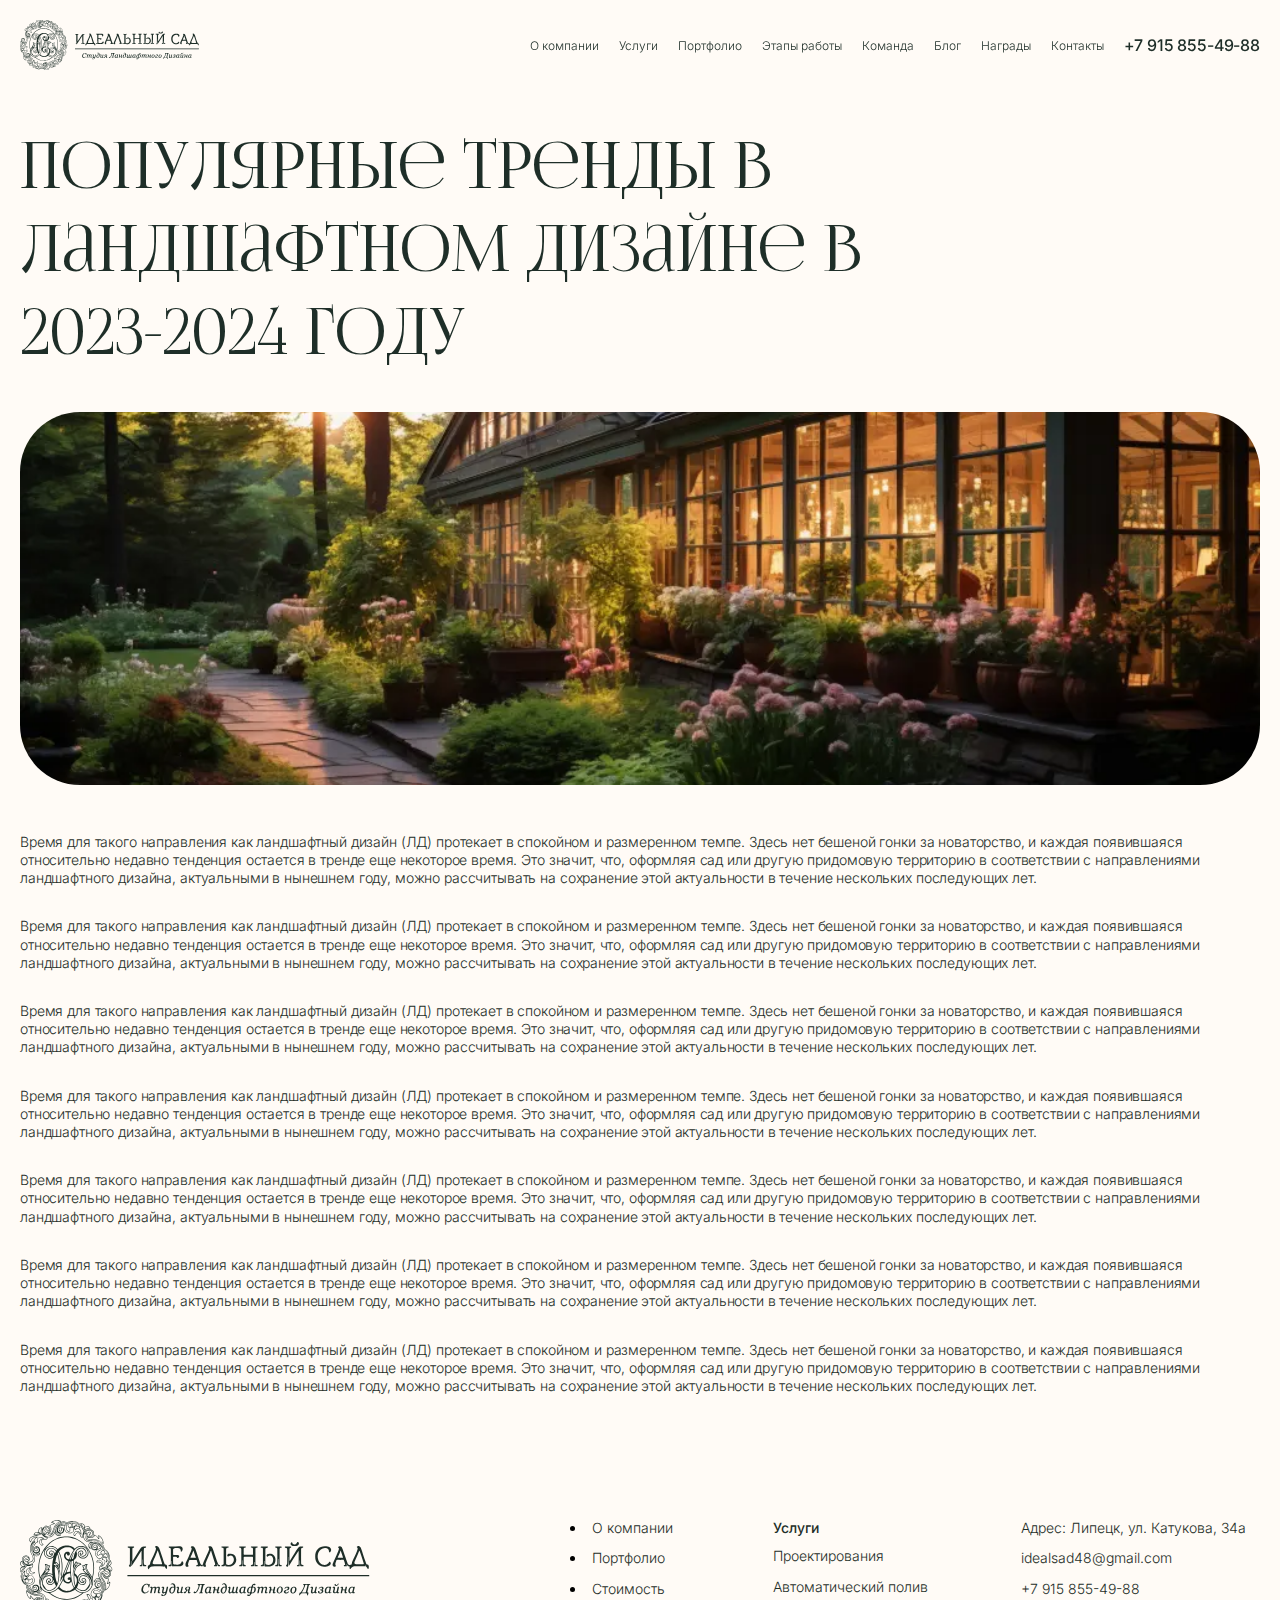
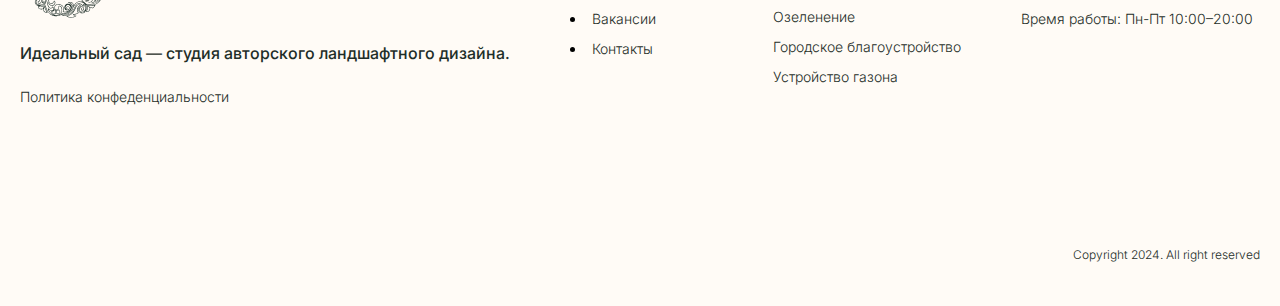
==== blog.html @ 488034b2 "Add files via upload" ====
<!DOCTYPE html>
<html lang="ru">

<head>
	<title>Blog</title>
	<meta charset="UTF-8">
	<meta name="format-detection" content="telephone=no">
	<!-- <style>body{opacity: 0;}</style> -->
	<link rel="stylesheet" href="css/style.min.css?_v=20250114165439">
	<link rel="shortcut icon" href="favicon.ico">
	<!-- <meta name="robots" content="noindex, nofollow"> -->
	<meta name="viewport" content="width=device-width, initial-scale=1.0">
</head>

<body>
	<div class="wrapper">
		<header data-scroll="100" class="header header_light">
			<div class="header__container">
				<a href="index.html" class="header__logo">
					<img src="img/logo-black.svg" alt="logo">
				</a>
				<div class="header__menu menu">
					<button type="button" class="menu__icon icon-menu"><span></span></button>
					<nav class="menu__body">
						<ul class="menu__list">
							<li class="menu__item"><a href="#" class="menu__link">О компании</a></li>
							<li class="menu__item"><a href="#" class="menu__link">Услуги</a></li>
							<li class="menu__item"><a href="#" class="menu__link">Портфолио</a></li>
							<li class="menu__item"><a href="#" class="menu__link">Этапы работы</a></li>
							<li class="menu__item"><a href="#" class="menu__link">Команда</a></li>
							<li class="menu__item"><a href="#" class="menu__link">Блог</a></li>
							<li class="menu__item"><a href="#" class="menu__link">Награды</a></li>
							<li class="menu__item"><a href="#" class="menu__link">Контакты</a></li>
						</ul>
					</nav>
				</div>
				<div data-da=".menu__body, 767.98, last" class="header__contact-list">
					<span class="header__phone" data-da=".header__container, 767.98, last">
						<a href="tel:+79158554988">+7 915 855-49-88</a>
					</span>
					<span class="header__phone header__phone_mobile">
						<a href="tel:+79158554988">+7 915 855-49-88</a>
					</span>
					<span class="header__mail">
						<a href="mailto:idealsad48@gmail.com">idealsad48@gmail.com</a>
					</span>
				</div>
			</div>
		</header>
		<main class="page page_blog">
			<section class="blog">
				<div class="blog__container">
					<div class="blog__header">
						<h2 class="blog-header__subtitle subtitle">
							Популярные тренды в ландшафтном дизайне в 2023-2024 году
						</h2>
						<span class="blog-header__date">17.06.2024</span>
					</div>
					<div class="blog__image">
						<picture><source srcset="img/blog/01.webp" type="image/webp"><img src="img/blog/01.jpg" alt="image"></picture>
					</div>
					<div class="blog__description">
						<p>
							Время для такого направления как ландшафтный дизайн (ЛД) протекает в спокойном и размеренном темпе.
							Здесь нет бешеной
							гонки за новаторство, и каждая появившаяся относительно недавно тенденция остается в тренде еще
							некоторое время. Это
							значит, что, оформляя сад или другую придомовую территорию в соответствии с направлениями
							ландшафтного дизайна,
							актуальными в нынешнем году, можно рассчитывать на сохранение этой актуальности в течение
							нескольких последующих лет.
						</p>
						<p>
							Время для такого направления как ландшафтный дизайн (ЛД) протекает в спокойном и размеренном темпе.
							Здесь нет бешеной
							гонки за новаторство, и каждая появившаяся относительно недавно тенденция остается в тренде еще
							некоторое время. Это
							значит, что, оформляя сад или другую придомовую территорию в соответствии с направлениями
							ландшафтного дизайна,
							актуальными в нынешнем году, можно рассчитывать на сохранение этой актуальности в течение
							нескольких последующих лет.
						</p>
						<p>
							Время для такого направления как ландшафтный дизайн (ЛД) протекает в спокойном и размеренном темпе.
							Здесь нет бешеной
							гонки за новаторство, и каждая появившаяся относительно недавно тенденция остается в тренде еще
							некоторое время. Это
							значит, что, оформляя сад или другую придомовую территорию в соответствии с направлениями
							ландшафтного дизайна,
							актуальными в нынешнем году, можно рассчитывать на сохранение этой актуальности в течение
							нескольких последующих лет.
						</p>
						<p>
							Время для такого направления как ландшафтный дизайн (ЛД) протекает в спокойном и размеренном темпе.
							Здесь нет бешеной
							гонки за новаторство, и каждая появившаяся относительно недавно тенденция остается в тренде еще
							некоторое время. Это
							значит, что, оформляя сад или другую придомовую территорию в соответствии с направлениями
							ландшафтного дизайна,
							актуальными в нынешнем году, можно рассчитывать на сохранение этой актуальности в течение
							нескольких последующих лет.
						</p>
						<p>
							Время для такого направления как ландшафтный дизайн (ЛД) протекает в спокойном и размеренном темпе.
							Здесь нет бешеной
							гонки за новаторство, и каждая появившаяся относительно недавно тенденция остается в тренде еще
							некоторое время. Это
							значит, что, оформляя сад или другую придомовую территорию в соответствии с направлениями
							ландшафтного дизайна,
							актуальными в нынешнем году, можно рассчитывать на сохранение этой актуальности в течение
							нескольких последующих лет.
						</p>
						<p>
							Время для такого направления как ландшафтный дизайн (ЛД) протекает в спокойном и размеренном темпе.
							Здесь нет бешеной
							гонки за новаторство, и каждая появившаяся относительно недавно тенденция остается в тренде еще
							некоторое время. Это
							значит, что, оформляя сад или другую придомовую территорию в соответствии с направлениями
							ландшафтного дизайна,
							актуальными в нынешнем году, можно рассчитывать на сохранение этой актуальности в течение
							нескольких последующих лет.
						</p>
						<p>
							Время для такого направления как ландшафтный дизайн (ЛД) протекает в спокойном и размеренном темпе.
							Здесь нет бешеной
							гонки за новаторство, и каждая появившаяся относительно недавно тенденция остается в тренде еще
							некоторое время. Это
							значит, что, оформляя сад или другую придомовую территорию в соответствии с направлениями
							ландшафтного дизайна,
							актуальными в нынешнем году, можно рассчитывать на сохранение этой актуальности в течение
							нескольких последующих лет.
						</p>
					</div>
				</div>
			</section>
		</main>
		<footer class="footer">
			<div class="footer__container">
				<div class="footer__top">
					<div class="footer__company-info">
						<a href="#" class="footer__logo">
							<img src="img/footer/logo-footer.svg" alt="logo">
						</a>
						<span class="footer__description">Идеальный сад — студия авторского ландшафтного дизайна.</span>
						<a href="#" class="footer__link">Политика конфеденциальности</a>
					</div>
					<nav class="footer__menu menu-footer">
						<ul class="menu-footer__list menu-footer__list_list-style">
							<li><a href="#" class="menu-footer__link">О компании</a></li>
							<li><a href="#" class="menu-footer__link">Портфолио</a></li>
							<li><a href="#" class="menu-footer__link">Стоимость</a></li>
							<li><a href="#" class="menu-footer__link">Вакансии</a></li>
							<li><a href="#" class="menu-footer__link">Контакты</a></li>
						</ul>
						<div class="menu-footer__item">
							<div class="menu-footer__topic">
								Услуги
							</div>
							<ul class="menu-footer__list">
								<li><a href="#" class="menu-footer__link">Проектирования</a></li>
								<li><a href="#" class="menu-footer__link">Автоматический полив</a></li>
								<li><a href="#" class="menu-footer__link">Озеленение</a></li>
								<li><a href="#" class="menu-footer__link">Городское благоустройство</a></li>
								<li><a href="#" class="menu-footer__link">Устройство газона</a></li>
							</ul>
						</div>
					</nav>
					<ul data-da=".footer__menu, 991.98, last" class="footer__information">
						<li>Адрес: Липецк, ул. Катукова, 34а</li>
						<li><a href="mailto:idealsad48@gmail.com">idealsad48@gmail.com</a></li>
						<li><a href="tel:+79158554988">+7 915 855-49-88</a></li>
						<li>Время работы: Пн-Пт 10:00–20:00</li>
					</ul>
				</div>
				<div class="footer__bottom">
					<div class="footer__social">
						<a href="#">
							<span class="hero-social-icon" style="--icon: url(img/whatsapp.svg); background-color: #000"></span>
						</a>
						<a href="#">
							<span class="hero-social-icon" style="--icon: url(img/telegram.svg); background-color: #000;"></span>
						</a>
						<a href="#">
							<span class="hero-social-icon" style="--icon: url(img/wk.svg); background-color: #000;"></span>
						</a>
					</div>
					<ul>
						<li>
							<a href="#">Copyright 2024. All right reserved</a>
						</li>
					</ul>
				</div>
			</div>
		</footer>
	</div>
	<!-- <div id="popup" aria-hidden="true" class="popup">
	<div class="popup__wrapper">
		<div class="popup__content">
			<button data-close type="button" class="popup__close">Закрыть</button>
			<div class="popup__text">
				Text
			</div>
		</div>
	</div>
</div> -->
	<script src="js/app.min.js?_v=20250114165439"></script>
</body>

</html>
---- css/style.min.css ----
@charset "UTF-8";@import url(https://fonts.googleapis.com/css?family=Inter:300,regular,500&display=swap);@font-face{font-family:FoglihtenNo06;font-display:swap;src:url(../fonts/FoglihtenNo06_076.woff2) format("woff2"),url(../fonts/FoglihtenNo06_076.woff) format("woff");font-weight:400;font-style:normal}:root{--font-family:"Inter",sans-serif;--second-family:"FoglihtenNo06",sans-serif;--main-text-color:#000;--default-font-size:1rem;--placeholder:#d9d9d9;--green-primary:#1e2e28;--green-secondary:#365c48;--white-primary:#fffbf6;--button-active:#264334;--button-hover:#2d4f3d;--button-default:#365c48;--button-disabled:#686868}*{padding:0;margin:0;border:0}*,:after,:before{-webkit-box-sizing:border-box;box-sizing:border-box}body,html{height:100%;min-width:360px}body{color:var(--main-text-color);line-height:1;font-weight:300;font-family:var(--font-family);font-size:var(--default-font-size);-ms-text-size-adjust:100%;-moz-text-size-adjust:100%;-webkit-text-size-adjust:100%;-webkit-font-smoothing:antialiased;-moz-osx-font-smoothing:grayscale}button,input,textarea{font-family:var(--font-family);font-size:inherit}button{cursor:pointer;color:inherit;background-color:inherit}a{color:inherit;text-decoration:none}a:visited{text-decoration:none}a:hover{text-decoration:none}ul li{list-style:none}img{vertical-align:top}h1,h2,h3,h4,h5,h6{font-weight:inherit;font-size:inherit}body{background-color:#fffbf6}.lock body{overflow:hidden;-ms-touch-action:none;touch-action:none;-ms-scroll-chaining:none;overscroll-behavior:none}.wrapper{min-height:100%;display:-webkit-box;display:-ms-flexbox;display:flex;-webkit-box-orient:vertical;-webkit-box-direction:normal;-ms-flex-direction:column;flex-direction:column;overflow:hidden}.wrapper>main{-webkit-box-flex:1;-ms-flex:1 1 auto;flex:1 1 auto}.wrapper>*{min-width:0}[class*=__container]{max-width:106.5rem;margin:0 auto;padding:0 1.25rem}[class*=-ibg]{position:relative}[class*=-ibg] img{position:absolute;width:100%;height:100%;top:0;left:0;-o-object-fit:cover;object-fit:cover}[class*=-ibg_contain] img{-o-object-fit:contain;object-fit:contain}.title{font-family:var(--second-family);font-size:5.75rem;font-weight:500;line-height:130%;color:var(--white-primary)}.subtitle{font-family:var(--second-family);font-weight:500;font-size:64px;line-height:130%;color:var(--green-primary)}.subtitle_white{color:var(--white-primary)}.button{text-align:center;border-radius:60px;padding:16px 32px;font-family:var(--font-family);font-weight:500;font-size:20px;line-height:130%;letter-spacing:-.01em;color:var(--white-primary);-webkit-transition:all .5s ease 0s;transition:all .5s ease 0s}.button_green{background:var(--green-secondary)}.navigation-slider{display:-webkit-box;display:-ms-flexbox;display:flex;-webkit-box-align:center;-ms-flex-align:center;align-items:center;gap:10px}.navigation-slider button{display:-webkit-box;display:-ms-flexbox;display:flex;-webkit-box-orient:vertical;-webkit-box-direction:normal;-ms-flex-direction:column;flex-direction:column;-webkit-box-align:center;-ms-flex-align:center;align-items:center;-webkit-box-pack:center;-ms-flex-pack:center;justify-content:center;background-color:var(--green-secondary);border-radius:.625rem;width:32px;height:32px;-webkit-transition:background-color .5s ease 0s;transition:background-color .5s ease 0s;-webkit-box-flex:0;-ms-flex:0 0 2rem;flex:0 0 2rem}.navigation-slider button.swiper-button-disabled{pointer-events:none;background-color:var(--placeholder)}.navigation-slider button.swiper-button-disabled .slider-arrow{background:var(--green-primary)}.navigation-slider__next-button span{-webkit-transform:rotate(180deg);-ms-transform:rotate(180deg);transform:rotate(180deg)}.navigation-slider__info{background:var(--green-secondary);color:var(--white-primary);padding:6px 10px;border-radius:.625rem;display:-webkit-box;display:-ms-flexbox;display:flex;-webkit-box-align:center;-ms-flex-align:center;align-items:center;gap:5px}.navigation-slider__info::after{content:"";width:20px;height:20px;background:url(../img/icons/touch.svg) 0 0/contain no-repeat}.slider-arrow{aspect-ratio:1/1;width:12px;height:11px;mask:var(--icon) center center/contain no-repeat;-webkit-mask:var(--icon) center center/contain no-repeat;background:var(--white-primary);-webkit-transition:background .5s ease 0s;transition:background .5s ease 0s}.page_watering{padding-bottom:60px}.page_blog,.page_seo{padding-top:220px;padding-bottom:152px}.page_inner{padding-bottom:152px}.page__wrapper{background-color:var(--white-primary);border-radius:0 0 120px 120px;position:relative;z-index:10}.page__bottom{background-color:var(--green-primary);overflow:hidden;padding-top:120px;margin-top:-120px;border-radius:0 0 120px 120px}.element{aspect-ratio:1/1;width:40px;height:40px;mask:var(--icon) center center/contain no-repeat;-webkit-mask:var(--icon) center center/contain no-repeat;background:var(--white-primary);-webkit-transition:background .5s ease 0s;transition:background .5s ease 0s}.whatsapp-icon{display:block;aspect-ratio:1/1;width:40px;height:40px;mask:var(--icon) center center/contain no-repeat;-webkit-mask:var(--icon) center center/contain no-repeat;background:var(--green-secondary);-webkit-transition:background .5s ease 0s;transition:background .5s ease 0s}.wk-icon{display:block;aspect-ratio:1/1;width:40px;height:40px;mask:var(--icon) center center/contain no-repeat;-webkit-mask:var(--icon) center center/contain no-repeat;background:var(--green-secondary);-webkit-transition:background .5s ease 0s;transition:background .5s ease 0s}.hero-social-icon{display:block;aspect-ratio:1/1;width:40px;height:40px;mask:var(--icon) center center/contain no-repeat;-webkit-mask:var(--icon) center center/contain no-repeat;-webkit-transition:background .5s ease 0s;transition:background .5s ease 0s;background:var(--white-primary)}.download-icon{display:block;aspect-ratio:1/1;width:30px;height:30px;mask:var(--icon) center center/contain no-repeat;-webkit-mask:var(--icon) center center/contain no-repeat;background:var(--white-primary)}.header{position:fixed;top:0;left:0;width:100%;height:100px;background-color:transparent;padding:1.25rem 0;z-index:100;-webkit-transition:background-color .5s ease 0s;transition:background-color .5s ease 0s}.header._header-scroll{background-color:#000}.header_light._header-scroll{background-color:#fff;border-bottom:1px solid var(--green-secondary)}.header__container{display:-webkit-box;display:-ms-flexbox;display:flex;-webkit-box-align:center;-ms-flex-align:center;align-items:center;gap:7.6875rem}.header__logo{position:relative;z-index:10}.header__phone{position:relative;z-index:10;font-weight:500;font-size:1.125rem;line-height:130%;letter-spacing:-.01em;color:var(--white-primary)}.header_light .header__phone{color:var(--green-primary)}.header__phone_mobile{display:none}.header__contact-list{position:relative;z-index:10;display:-webkit-box;display:-ms-flexbox;display:flex;-webkit-box-orient:vertical;-webkit-box-direction:normal;-ms-flex-direction:column;flex-direction:column}.header__contact-list span a{font-weight:500;font-size:1.125rem;line-height:130%;letter-spacing:-.01em;color:var(--white-primary)}.header_light .header__contact-list span a{color:var(--green-primary)}.header__contact-list span:not(:last-child){margin-bottom:.25rem}.menu__list{display:-webkit-box;display:-ms-flexbox;display:flex;gap:2rem;-webkit-box-align:center;-ms-flex-align:center;align-items:center;-webkit-box-pack:end;-ms-flex-pack:end;justify-content:flex-end;-ms-flex-wrap:wrap;flex-wrap:wrap}.menu__link{position:relative;-webkit-transition:color .5s ease 0s;transition:color .5s ease 0s;line-height:130%;color:var(--white-primary)}.menu__link::after{content:"";position:absolute;bottom:-2px;left:0;width:0%;height:.0625rem;background-color:var(--green-primary);-webkit-transition:width .5s ease 0s;transition:width .5s ease 0s;background-color:var(--white-primary)}.header_light .menu__link{color:var(--green-primary)}.header_light .menu__link::after{background-color:var(--green-primary)}.icon-menu{display:none}.footer__top{display:-webkit-box;display:-ms-flexbox;display:flex;-webkit-box-align:start;-ms-flex-align:start;align-items:flex-start;gap:2rem}.footer__top:not(:last-child){margin-bottom:8rem}.footer__company-info{display:-ms-grid;display:grid;gap:1.5rem}.footer__logo img{width:439px;height:124px}.footer__description{font-weight:500;line-height:130%;color:var(--green-primary)}.footer__link{font-size:.875rem;line-height:130%;color:var(--green-primary)}.footer__information{display:-ms-grid;display:grid;gap:12px}.footer__information li{font-family:var(--font-family);font-weight:300;font-size:1rem;line-height:130%;color:var(--green-primary)}.footer__bottom{display:-webkit-box;display:-ms-flexbox;display:flex;-webkit-box-pack:justify;-ms-flex-pack:justify;justify-content:space-between;gap:1.5rem;-webkit-box-align:center;-ms-flex-align:center;align-items:center;-ms-flex-wrap:wrap;flex-wrap:wrap;padding-bottom:2rem}.footer__bottom ul li a{font-family:var(--font-family);font-weight:300;font-size:16px;line-height:130%;color:var(--green-primary)}.footer__social{display:-webkit-box;display:-ms-flexbox;display:flex;-webkit-box-align:center;-ms-flex-align:center;align-items:center;gap:1rem}.menu-footer{display:-webkit-box;display:-ms-flexbox;display:flex;gap:175px;-ms-flex-negative:0;flex-shrink:0;-webkit-box-flex:1;-ms-flex-positive:1;flex-grow:1;-webkit-box-pack:center;-ms-flex-pack:center;justify-content:center}.menu-footer__list_list-style li{list-style:inside;list-style-type:disc}.menu-footer__list li:not(:last-child){margin-bottom:.75rem}.menu-footer__link{font-size:.875rem;line-height:130%;color:var(--green-primary);position:relative}.menu-footer__link::after{content:"";position:absolute;bottom:-1px;left:0;width:0%;height:.0625rem;-webkit-transition:width .5s ease 0s;transition:width .5s ease 0s;background-color:var(--green-primary)}.menu-footer__topic{font-family:var(--font-family);font-weight:500;font-size:14px;line-height:130%;color:var(--green-primary)}.menu-footer__topic:not(:last-child){margin-bottom:.625rem}.hero-block{padding-top:100px;position:relative;min-height:772px;border-radius:0 0 120px 120px;overflow:hidden}.hero-block__container{position:relative;z-index:2}.hero-block__content{padding-top:120px}.hero-block__title:not(:last-child){margin-bottom:.5rem}.hero-block__title_green{font-size:clamp(3.375rem,-3.083rem + 8.07vw,5.313rem)!important}.hero-block__list li{font-size:1.25rem;line-height:130%;letter-spacing:-.01em;color:var(--white-primary)}.hero-block__list li:not(:last-child){margin-bottom:.5rem}.hero-block__bg{position:absolute;top:0;left:0;width:100%;height:100%;-o-object-fit:cover;object-fit:cover;-o-object-position:center;object-position:center}.hero-block_xl .header-block__row_content{-webkit-box-flex:0;-ms-flex:0 0 600px;flex:0 0 600px}.hero-block__column{display:-webkit-box;display:-ms-flexbox;display:flex;-webkit-box-align:center;-ms-flex-align:center;align-items:center;gap:2rem;padding-top:120px}.hero-block__column .hero-block__content{padding:0}.hero-block__column .hero-block__row{-webkit-box-flex:1;-ms-flex-positive:1;flex-grow:1}.hero-block__column .hero-block__row_content{-webkit-box-flex:0;-ms-flex:0 0 544px;flex:0 0 544px}.hero-block__column .hero-block__title{max-width:850px;font-size:clamp(3.375rem,-4.542rem + 9.9vw,5.75rem)}.hero-block__column .hero-block__text{margin-bottom:2rem!important;font-size:clamp(.875rem,.042rem + 1.04vw,1.125rem)}.hero-block__text{font-family:var(--font-family);font-weight:300;font-size:18px;line-height:130%;text-align:left;letter-spacing:-.01em;color:var(--white-primary)}.hero-block__text:not(:last-child){margin-bottom:5.625rem}.hero-block__actions{display:-webkit-box;display:-ms-flexbox;display:flex;-webkit-box-align:center;-ms-flex-align:center;align-items:center;gap:.75rem}.hero-block__actions ul{display:-webkit-box;display:-ms-flexbox;display:flex;-webkit-box-align:center;-ms-flex-align:center;align-items:center;gap:.75rem}.hero-block__button{font-size:16px}.our-services{padding:60px 0}.our-services__header{display:-webkit-box;display:-ms-flexbox;display:flex;-webkit-box-pack:justify;-ms-flex-pack:justify;justify-content:space-between;gap:1.25rem;-webkit-box-align:center;-ms-flex-align:center;align-items:center;-ms-flex-wrap:wrap;flex-wrap:wrap}.our-services__header:not(:last-child){margin-bottom:2rem}.our-services__slider{overflow:visible!important}.our-services__slide{position:relative;padding-bottom:30.9%;width:684px}.our-services__slide img{position:absolute;top:0;left:0;width:100%;height:100%;-o-object-fit:cover;object-fit:cover;-o-object-position:center;object-position:center;border-radius:1.25rem;overflow:hidden}.project-info{padding-top:72px;padding-bottom:60px}.project-info__container{display:-ms-grid;display:grid;gap:32px}.project-info__line{max-width:1104px}.project-info__label{font-family:var(--font-family);font-weight:500;font-size:24px;line-height:130%;letter-spacing:-.01em;color:var(--green-primary)}.project-info__label:not(:last-child){margin-bottom:.75rem}.project-info__text{font-family:var(--font-family);font-weight:300;font-size:20px;line-height:130%;letter-spacing:-.01em;color:var(--green-primary)}.contact{padding:60px 0}.contact__inner{padding:30px;background:var(--green-primary);color:#fff;border-radius:2rem;max-width:1400px;margin:0 auto}.contact__description{font-size:18px;max-width:550px;line-height:120%}.contact__description:not(:last-child){margin-bottom:.75rem}.contact__form{display:-webkit-box;display:-ms-flexbox;display:flex;gap:2rem;-webkit-box-pack:justify;-ms-flex-pack:justify;justify-content:space-between}.contact__inputs{display:-webkit-box;display:-ms-flexbox;display:flex;gap:32px;-webkit-box-align:center;-ms-flex-align:center;align-items:center}.contact__input{border:1px solid var(--green-secondary);border-radius:12px;padding:20px 28px;background:var(--white-primary);font-family:var(--font-family);font-weight:300;font-size:14px;line-height:130%;letter-spacing:-.01em;width:100%;color:var(--green-secondary)}.contact__input:focus{outline:0}.contact__actions{display:-webkit-box;display:-ms-flexbox;display:flex;-webkit-box-align:center;-ms-flex-align:center;align-items:center;gap:16px}.contact__telegram-btn{display:-webkit-box;display:-ms-flexbox;display:flex;-webkit-box-align:center;-ms-flex-align:center;align-items:center;gap:.75rem;border:1px solid var(--green-secondary);border-radius:25px;padding:10px 25px;background:var(--white-primary);-webkit-transition:background .5s ease 0s;transition:background .5s ease 0s}.contact__telegram-btn span{font-family:var(--font-family);font-weight:300;line-height:130%;font-size:22px;letter-spacing:-.01em;-webkit-transition:color .5s ease 0s;transition:color .5s ease 0s;color:var(--green-secondary)}.contact__telegram-btn_green{background-color:var(--green-secondary)}.contact__telegram-btn_green span{color:var(--white-primary)}.contact__list{display:-webkit-box;display:-ms-flexbox;display:flex;-webkit-box-align:center;-ms-flex-align:center;align-items:center;gap:1rem}.footer-block{padding-top:60px;padding-bottom:120px}.footer-block__subtitle{text-transform:uppercase;text-align:right}.blog_inner{padding-bottom:120px}.blog__header{display:-webkit-box;display:-ms-flexbox;display:flex;-webkit-box-align:start;-ms-flex-align:start;align-items:flex-start;-webkit-box-pack:justify;-ms-flex-pack:justify;justify-content:space-between;gap:2rem}.blog__header:not(:last-child){margin-bottom:2rem}.blog__image{position:relative;padding-bottom:30.1%}.blog__image:not(:last-child){margin-bottom:4.5rem}.blog__image img{border-radius:60px;overflow:hidden;position:absolute;top:0;left:0;width:100%;height:100%;max-width:100%;-o-object-fit:cover;object-fit:cover;-o-object-position:center;object-position:center}.blog__description p{font-family:var(--font-family);font-weight:300;font-size:20px;line-height:130%;letter-spacing:-.01em;color:var(--green-primary)}.blog__description p:not(:last-child){margin-bottom:30px}.blog-header__subtitle{max-width:900px}.blog-header__date{font-family:var(--font-family);font-weight:300;font-size:20px;line-height:130%;letter-spacing:-.01em;color:var(--green-primary)}.our-works{padding:60px 0}.our-works_bg{background-color:#1e2e28}.our-works__header:not(:last-child){margin-bottom:2rem}.our-works__content{display:-webkit-box;display:-ms-flexbox;display:flex;-webkit-box-pack:justify;-ms-flex-pack:justify;justify-content:space-between;-webkit-box-align:center;-ms-flex-align:center;align-items:center;gap:2rem}.our-works__text{font-family:var(--font-family);font-weight:300;font-size:20px;line-height:130%;letter-spacing:-.01em;color:var(--green-primary)}.our-works__text:not(:last-child){margin-bottom:24px}.our-works__text_white{color:var(--white-primary)}.our-works__navigation{-ms-flex-negative:0;flex-shrink:0;-webkit-box-pack:end;-ms-flex-pack:end;justify-content:flex-end}.our-works__slider{overflow:visible!important}.our-works__slide{position:relative;padding-bottom:30.9%;width:544px}.our-works__slide img{border-radius:1.25rem;position:absolute;top:0;left:0;width:100%;height:100%;-o-object-fit:cover;object-fit:cover;-o-object-position:center;object-position:center}.main-steps{padding:60px 0}.main-steps__top:not(:last-child){margin-bottom:2rem}.main-steps__body{max-width:600px;margin:0 auto}.main-steps__subtitle:not(:last-child){margin-bottom:.75rem}.main-steps__text{font-weight:300;font-size:20px;line-height:130%;letter-spacing:-.01em;color:var(--green-primary)}.main-steps__text:not(:last-child){margin-bottom:2rem}.main-steps__descr{font-weight:300;font-size:20px;line-height:130%;letter-spacing:-.01em;color:var(--green-primary)}.main-steps__descr:not(:last-child){margin-bottom:2rem}.main-steps__list{counter-reset:list-counter;display:-ms-grid;display:grid;gap:1.5rem}.main-steps__list:not(:last-child){margin-bottom:2rem}.main-steps__item{counter-increment:list-counter;display:-webkit-box;display:-ms-flexbox;display:flex;-webkit-box-align:center;-ms-flex-align:center;align-items:center;gap:.75rem;font-weight:300;font-size:20px;position:relative;line-height:130%;letter-spacing:-.01em;color:var(--green-primary)}.main-steps__item::before{content:counter(list-counter,decimal-leading-zero) ". ";display:-webkit-box;display:-ms-flexbox;display:flex;-webkit-box-align:center;-ms-flex-align:center;align-items:center;-webkit-box-pack:center;-ms-flex-pack:center;justify-content:center;font-family:var(--second-family);font-weight:500;font-size:32px;line-height:130%;color:var(--green-primary)}.services{padding:60px 0}.services_bg{background-color:#1e2e28;padding-top:120px}.services__subtitle:not(:last-child){margin-bottom:2rem}.services__slider{overflow:visible!important}.services__image{position:relative;height:569px;width:404px}.services__image img{position:absolute;top:0;left:0;width:100%;height:100%;border-radius:1.25rem;overflow:hidden;-o-object-fit:cover;object-fit:cover;-o-object-position:center;object-position:center}.services__image:not(:last-child){margin-bottom:1.5rem}.services__name{max-width:404px;font-weight:500;font-size:24px;line-height:130%;letter-spacing:-.01em;color:var(--white-primary)}.reviews{background-color:#1e2e28;padding-top:60px}.reviews__header{display:-webkit-box;display:-ms-flexbox;display:flex;-webkit-box-pack:justify;-ms-flex-pack:justify;justify-content:space-between;-webkit-box-align:center;-ms-flex-align:center;align-items:center;gap:1.5rem}.reviews__header:not(:last-child){margin-bottom:1.5rem}.reviews__navigation{-ms-flex-negative:0;flex-shrink:0}.reviews__slider{overflow:visible!important}.reviews__slide{width:648px}.slide-reviews{border-radius:12px;padding:32px;background:var(--white-primary)}.slide-reviews__header{display:-webkit-box;display:-ms-flexbox;display:flex;-webkit-box-align:center;-ms-flex-align:center;align-items:center;gap:.5rem}.slide-reviews__header:not(:last-child){margin-bottom:1.5rem}.slide-reviews__avatar{-webkit-box-flex:0;-ms-flex:0 0 3rem;flex:0 0 3rem;height:3rem;overflow:hidden}.slide-reviews__avatar img{width:3rem;height:3rem;border-radius:50%;-o-object-fit:cover;object-fit:cover;-o-object-position:center;object-position:center}.slide-reviews__by{-webkit-box-flex:1;-ms-flex-positive:1;flex-grow:1;font-weight:400;font-size:.875rem;line-height:130%;color:var(--green-primary)}.slide-reviews__date{font-family:var(--font-family);font-weight:400;font-size:14px;line-height:130%;color:var(--green-primary)}.slide-reviews__body{font-family:var(--font-family);font-weight:300;font-size:16px;line-height:130%;letter-spacing:-.01em;color:var(--green-primary)}.questions{border-radius:0 0 120px 120px;padding:60px 0}.questions_bg{background-color:#1e2e28;padding-bottom:120px}.questions__inner{max-width:680px}.questions__subtitle:not(:last-child){margin-bottom:.75rem}.questions__text{font-family:var(--font-family);font-weight:300;font-size:14px;line-height:130%;letter-spacing:-.01em;color:var(--white-primary)}.questions__text:not(:last-child){margin-bottom:2rem}.questions__inputs{display:-ms-grid;display:grid;gap:.75rem}.questions__inputs:not(:last-child){margin-bottom:1.5rem}.questions__input{border:1px solid var(--green-secondary);border-radius:12px;padding:20px 28px;font-family:var(--font-family);font-weight:300;font-size:14px;line-height:130%;letter-spacing:-.01em;color:var(--green-secondary)}.cards{padding:60px 0}.cards__subtitle:not(:last-child){margin-bottom:.75rem}.cards__inner{padding:48px}.cards__text{font-family:var(--font-family);font-weight:300;font-size:20px;line-height:130%;letter-spacing:-.01em;color:var(--green-primary);max-width:605px}.cards__text:not(:last-child){margin-bottom:2rem}.cards-slide{background:var(--green-primary);border-radius:20px;width:544px}.cards-slide__label{font-family:var(--font-family);font-weight:500;font-size:24px;line-height:130%;letter-spacing:-.01em;color:var(--white-primary)}.cards-slide__label:not(:last-child){margin-bottom:1.5rem}.cards-slide__list li{font-family:var(--font-family);font-weight:300;font-size:20px;line-height:130%;letter-spacing:-.01em;color:var(--white-primary)}.cards-slide__list li:not(:last-child){margin-bottom:.75rem}.cards-slide__list_full li{display:-webkit-box;display:-ms-flexbox;display:flex;-webkit-box-align:center;-ms-flex-align:center;align-items:center;gap:.75rem}.cards-slide__list_full li::before{content:"";width:24px;height:24px;-webkit-box-flex:0;-ms-flex:0 0 1.5rem;flex:0 0 1.5rem;background:url(../img/icons/check.svg) 0 0 no-repeat}.check{display:-webkit-box;display:-ms-flexbox;display:flex;-webkit-box-align:center;-ms-flex-align:center;align-items:center;gap:.75rem}.check::before{content:"";width:24px;-webkit-box-flex:0;-ms-flex:0 0 1.5rem;flex:0 0 1.5rem;height:24px;background:url(../img/icons/check.svg) 0 0 no-repeat}.cross{display:-webkit-box;display:-ms-flexbox;display:flex;-webkit-box-align:center;-ms-flex-align:center;align-items:center;gap:.75rem;text-decoration:line-through;color:rgba(255,251,246,.5)!important}.cross::before{content:"";width:24px;-webkit-box-flex:0;-ms-flex:0 0 1.5rem;flex:0 0 1.5rem;height:24px;background:url(../img/icons/cross.svg) 0 0 no-repeat}.info{padding:60px 0}.info__subtitle{display:-ms-grid;display:grid}.info__subtitle span:nth-child(1){font-family:var(--second-family);font-weight:500;font-size:64px;line-height:130%;color:var(--green-primary)}.info__subtitle span:nth-child(2){font-family:var(--second-family);font-weight:500;font-size:55px;line-height:130%;color:var(--green-primary)}.info__subtitle:not(:last-child){margin-bottom:1.25rem}.info__text{font-family:var(--font-family);font-weight:300;font-size:20px;line-height:140%;letter-spacing:-.01em;color:var(--green-primary)}.info__text:not(:last-child){margin-bottom:2rem}.info__label{font-family:var(--second-family);font-weight:500;font-size:2.8125rem;line-height:130%;color:var(--green-primary)}.info__label:not(:last-child){margin-bottom:.625rem}.info__equipment{font-weight:700;font-size:50px}.example{padding:60px 0}.example__subtitle:not(:last-child){margin-bottom:1.5rem}.example__image:not(:last-child){margin-bottom:1.5rem}.example__image img{max-width:100%}.example__actions{text-align:center}.example__actions a{display:-webkit-inline-box;display:-ms-inline-flexbox;display:inline-flex;gap:.625rem;-webkit-box-align:center;-ms-flex-align:center;align-items:center;font-family:var(--font-family);font-weight:500;font-size:20px;line-height:130%;letter-spacing:-.01em;color:var(--white-primary);background:var(--green-secondary);border-radius:60px;padding:16px 32px;border:1px solid transparent;-webkit-transition:all .5s ease 0s;transition:all .5s ease 0s}.why{padding:60px 0}.why__text{font-family:var(--font-family);font-weight:300;font-size:20px;line-height:130%;letter-spacing:-.01em;color:var(--green-primary)}.why__text:not(:last-child){margin-bottom:2rem}.partners_bg{padding-top:60px;padding-bottom:60px;background-color:#1e2e28}.partners__subtitle{text-align:center}.partners__subtitle:not(:last-child){margin-bottom:2rem}.partners__items{display:-ms-grid;display:grid;grid-template-columns:repeat(auto-fit,minmax(264px,1fr));gap:1rem}.partners__item img{max-width:100%;border-radius:1.25rem;overflow:hidden;width:264px;height:261px;-o-object-fit:cover;object-fit:cover;-o-object-position:center;object-position:center}.swiper{overflow:hidden}.swiper-wrapper{width:100%;height:100%;-webkit-box-sizing:content-box;box-sizing:content-box;display:-webkit-box;display:-ms-flexbox;display:flex;position:relative}.swiper-vertical .swiper-wrapper{-webkit-box-orient:vertical;-webkit-box-direction:normal;-ms-flex-direction:column;flex-direction:column}.swiper-autoheight .swiper-wrapper{-webkit-box-align:start;-ms-flex-align:start;align-items:flex-start}.swiper-initialized .swiper-slide{-ms-flex-negative:0;flex-shrink:0}.swiper-android .swiper-slide,.swiper-android .swiper-wrapper{-webkit-transform:translate3d(0,0,0);transform:translate3d(0,0,0)}.swiper-button-lock{display:none!important}@media (min-width:61.99875em){.header__menu{-webkit-box-flex:1;-ms-flex-positive:1;flex-grow:1}}@media (max-width:80em){.title{font-size:3.375rem}.button{font-size:.875rem}.page_blog,.page_seo{padding-top:130px;padding-bottom:124px}.page_inner{padding-bottom:124px}.header__container{gap:2rem}.header__logo img{width:179px;height:50px;-o-object-fit:cover;object-fit:cover;-o-object-position:center;object-position:center}.header__phone{font-size:.875rem}.header__contact-list span a{font-size:.875rem}.header__contact-list span:not(:last-child){margin-bottom:0}.header__contact-list span:nth-child(3){display:none}.header__contact-list{display:-webkit-box;display:-ms-flexbox;display:flex;gap:2rem}.menu__list{gap:1.25rem}.menu__link{font-size:.75rem}.footer__top{gap:60px}.footer__logo img{width:350px;height:100px}.footer__information li{font-size:.875rem}.footer__bottom ul li a{font-size:.75rem}.menu-footer{-webkit-box-flex:0;-ms-flex-positive:0;flex-grow:0;gap:3.75rem}.hero-block__content{padding-top:48px}.hero-block__title:not(:last-child){margin-bottom:.75rem}.hero-block_xl .header-block__row_content{-webkit-box-flex:0;-ms-flex:0 0 31.25rem;flex:0 0 31.25rem}.hero-block__column .hero-block__row_content{-webkit-box-flex:0;-ms-flex:0 0 20.4375rem;flex:0 0 20.4375rem}.hero-block__column{-webkit-box-align:start;-ms-flex-align:start;align-items:flex-start;padding-top:48px}.hero-block__text{font-size:.875rem}.hero-block__actions{-webkit-box-orient:vertical;-webkit-box-direction:normal;-ms-flex-direction:column;flex-direction:column;gap:2rem;-webkit-box-align:start;-ms-flex-align:start;align-items:flex-start}.our-services{padding:46px 0}.our-services__slide{width:327px;padding-bottom:25.4%}.project-info{padding-bottom:46px}.project-info__label{font-size:1rem}.project-info__text{font-size:.875rem}.contact{padding:46px 0}.footer-block{padding-top:46px;padding-bottom:92px}.blog_inner{padding-bottom:92px}.blog__image{height:360px}.blog__image:not(:last-child){margin-bottom:3rem}.blog__description p{font-size:.875rem}.blog-header__date{display:none}.our-works{padding:46px 0}.our-works__text{font-size:1.125rem}.our-works__slide{width:404px;height:310px}.main-steps{padding:46px 0}.main-steps__text:not(:last-child){margin-bottom:1.5rem}.main-steps__text{font-size:1rem}.main-steps__descr:not(:last-child){margin-bottom:1.5rem}.main-steps__descr{font-size:1.125rem}.main-steps__item{font-size:1rem}.services{padding:46px 0}.services_bg{padding-top:92px}.services__image{width:327px;height:353px}.services__name{max-width:327px}.services__name{font-size:1rem}.reviews{padding-top:46px}.reviews__slide{width:410px}.slide-reviews__by{font-size:.625rem}.slide-reviews__date{font-size:.625rem}.slide-reviews__body{font-size:.75rem}.questions{padding:46px 0}.questions_bg{padding-bottom:92px}.cards{padding:46px 0}.cards__inner{padding:32px}.cards__text{font-size:1rem}.cards-slide{width:calc(33.33% - 16px);min-width:327px}.cards-slide__label:not(:last-child){margin-bottom:.75rem}.cards-slide__label{font-size:1.25rem}.cards-slide__list li{font-size:.875rem}.info{padding:46px 0}.info__text{font-size:1.125rem}.example{padding:46px 0}.example__actions a{font-size:1rem;padding-top:10px;padding-bottom:10px}.why{padding:46px 0}.why__text{font-size:1rem}.partners_bg{padding-top:46px;padding-bottom:46px}.partners__items{grid-template-columns:repeat(auto-fit,minmax(158px,1fr))}.partners__item img{width:158px;height:155px}}@media (max-width:106.5em){.header__container{gap:1.25rem}.header__phone{font-size:1rem}.header__contact-list span a{font-size:1rem}.menu-footer{gap:100px}.project-info__label{font-size:1.25rem}.project-info__text{font-size:1.125rem}}@media (max-width:65.3125em){.footer__top{gap:2rem}.menu-footer{gap:2rem;-webkit-box-pack:end;-ms-flex-pack:end;justify-content:flex-end}}@media (max-width:61.99875em){.title{font-size:3.5rem}.header__container{-webkit-box-pack:justify;-ms-flex-pack:justify;justify-content:space-between}.header__menu{-webkit-box-ordinal-group:4;-ms-flex-order:3;order:3}.header__mail{display:none}.header__contact-list{-webkit-box-orient:vertical;-webkit-box-direction:normal;-ms-flex-direction:column;flex-direction:column;text-align:center}.menu__body{position:fixed;top:0;left:-100%;width:100%;height:100%;background-color:#000;z-index:5;padding:130px 30px 30px 30px;-webkit-transition:left .5s ease 0s;transition:left .5s ease 0s;overflow:auto}.header_light .menu__body{background-color:#fff}.menu__body::after{content:"";position:fixed;top:0;left:-100%;width:100%;height:100px;background-color:#000;-webkit-transition:left .5s ease 0s;transition:left .5s ease 0s}.header_light .menu__body::after{background-color:#fff}.menu-open .menu__body{left:0}.menu-open .menu__body::after{left:0}.menu__list{-webkit-box-orient:vertical;-webkit-box-direction:normal;-ms-flex-direction:column;flex-direction:column}.menu__list:not(:last-child){margin-bottom:4rem}.menu__link{font-size:1rem}.icon-menu{display:block;position:relative;width:1.5625rem;height:1.125rem;z-index:10;cursor:pointer}.icon-menu span,.icon-menu::after,.icon-menu::before{content:"";-webkit-transition:all .3s ease 0s;transition:all .3s ease 0s;right:0;position:absolute;width:100%;height:.125rem;background-color:#fff}.header_light .icon-menu span,.header_light .icon-menu::after,.header_light .icon-menu::before{background-color:#000}.icon-menu::before{top:0;width:20px}.icon-menu::after{bottom:0;width:20px}.icon-menu span{top:calc(50% - .0625rem)}.menu-open .icon-menu span{width:0}.menu-open .icon-menu::before{top:calc(50% - .0625rem);-webkit-transform:rotate(-45deg);-ms-transform:rotate(-45deg);transform:rotate(-45deg)}.menu-open .icon-menu::after{bottom:calc(50% - .0625rem);-webkit-transform:rotate(45deg);-ms-transform:rotate(45deg);transform:rotate(45deg)}.footer__top{-webkit-box-orient:vertical;-webkit-box-direction:normal;-ms-flex-direction:column;flex-direction:column}.menu-footer{width:100%;-webkit-box-align:start;-ms-flex-align:start;align-items:flex-start;-webkit-box-pack:justify;-ms-flex-pack:justify;justify-content:space-between;-ms-flex-wrap:wrap;flex-wrap:wrap;gap:16px}.menu-footer__list{display:-webkit-box;display:-ms-flexbox;display:flex;-ms-flex-wrap:wrap;flex-wrap:wrap;-webkit-column-gap:.625rem;-moz-column-gap:.625rem;column-gap:.625rem}.hero-block{min-height:730px}.hero-block__title:not(:last-child){margin-bottom:.5rem}.hero-block__column{-webkit-box-orient:vertical;-webkit-box-direction:normal;-ms-flex-direction:column;flex-direction:column;gap:1rem}.our-services__slide{width:319px;height:240px}.contact__form{-webkit-box-orient:vertical;-webkit-box-direction:normal;-ms-flex-direction:column;flex-direction:column}.our-works__slide{width:243px}.cards__inner{padding:24px}.cards-slide{width:429px}.cards-slide__label{font-size:1rem}.cards-slide__list li{font-size:1rem}.info__subtitle span:nth-child(2){font-size:2.59375rem}}@media (max-width:61.99875em) and (max-width:47.99875em){.menu__body::after{height:83px}.menu__body{padding-top:100px}}@media (max-width:47.99875em){.title{font-size:2rem}.subtitle{font-size:2rem}.page_watering{padding-bottom:40px}.page_blog,.page_seo{padding-top:138px;padding-bottom:124px}.page_inner{padding-bottom:124px}.page__wrapper{border-radius:0 0 72px 72px}.page__bottom{border-radius:0 0 72px 72px;margin-top:-72px;padding-top:72px}.header{padding:16px 0;height:83px}.menu__link{font-size:1rem}.footer__top:not(:last-child){margin-bottom:2rem}.footer__top{gap:1rem}.footer__company-info{gap:.75rem}.footer__logo img{width:267px;height:73px}.footer__description{font-size:.875rem}.footer__link{font-size:.75rem}.footer__information{margin-top:20px}.footer__author a{display:none}.menu-footer{-webkit-box-orient:vertical;-webkit-box-direction:normal;-ms-flex-direction:column;flex-direction:column;gap:1rem}.menu-footer__list li:not(:last-child){margin-bottom:.375rem}.hero-block{border-radius:0 0 72px 72px}.hero-block__title_green{font-size:2rem!important}.hero-block__list li{font-size:1rem}.hero-block__column .hero-block__title{font-size:2.5rem}.hero-block__column .hero-block__actions{-webkit-box-pack:center;-ms-flex-pack:center;justify-content:center;-webkit-box-align:center;-ms-flex-align:center;align-items:center}.hero-block__column .hero-block__button{width:100%;text-align:center}.our-services__navigation button{display:none}.project-info{padding-top:48px}.contact__description{font-size:1rem}.contact__form{gap:16px}.contact__inputs{-webkit-box-orient:vertical;-webkit-box-direction:normal;-ms-flex-direction:column;flex-direction:column;gap:16px}.contact__input{height:52px;padding-left:10px}.contact__telegram-btn{padding:5px 15px;font-size:1rem}.contact__telegram-btn span{font-size:18px}.contact__list{gap:16px}.footer-block{display:none}.blog__image:not(:last-child){margin-bottom:2rem}.blog__image:not(:last-child){margin-bottom:1.5rem}.our-works__text{font-size:1rem}.our-works__text:not(:last-child){margin-bottom:.625rem}.our-works__navigation button{display:none}.main-steps__text{font-size:.875rem}.main-steps__descr{font-size:1rem}.main-steps__list:not(:last-child){margin-bottom:1.5rem}.main-steps__list{gap:.75rem}.main-steps__item::before{font-size:1.5rem}.main-steps__item{font-size:.875rem}.services__image{width:209px;height:230px}.services__name{max-width:209px}.reviews__navigation .navigation-slider__info{display:none}.reviews__slide{width:26.8125rem}.slide-reviews__header:not(:last-child){margin-bottom:.75rem}.slide-reviews__by{font-size:.75rem}.slide-reviews__date{font-size:.75rem}.slide-reviews__body{font-size:.875rem}.questions{border-radius:0 0 72px 72px}.cards-slide__list li{font-size:.875rem}.info__subtitle span:nth-child(1){font-size:1.875rem}.info__subtitle span:nth-child(2){font-size:1.21875rem}.info__text:not(:last-child){margin-bottom:1.25rem}.info__label{font-size:2rem}.partners__items{grid-template-columns:repeat(auto-fit,minmax(100px,1fr))}.partners__item img{width:100px;height:100px}}@media (max-width:29.99875em){.subtitle{font-size:1.8125rem}.page_watering{padding-bottom:20px}.page_blog,.page_seo{padding-top:146px;padding-bottom:96px}.page_inner{padding-bottom:96px}.page__wrapper{border-radius:0 0 48px 48px}.page__bottom{border-radius:0 0 48px 48px;margin-top:-42px;padding-top:42px}.header__phone{display:none}.header__phone_mobile{display:block!important;text-align:left}.header__phone_mobile a{font-family:var(--font-family);font-weight:500;font-size:24px!important;line-height:130%;letter-spacing:-.01em;color:var(--green-primary)}.menu__list{-webkit-box-align:start;-ms-flex-align:start;align-items:flex-start;gap:1.5rem}.hero-block{min-height:618px}.hero-block{border-radius:0 0 48px 48px}.hero-block__content{padding-top:64px}.hero-block__list li:not(:last-child){margin-bottom:.25rem}.hero-block__list li{font-size:.875rem}.hero-block__column .hero-block__title{font-size:2rem}.hero-block__column{padding-top:64px}.our-services{padding:32px 0}.our-services__slide{width:170px;height:160px}.project-info{padding:32px 0}.project-info__container{gap:12px}.project-info__label:not(:last-child){margin-bottom:.25rem}.contact{padding:32px 0}.contact__inner{padding:30px 20px}.contact__description{font-size:.75rem}.footer-block{padding-top:32px;padding-bottom:64px}.blog_inner{padding-bottom:62px}.blog__image{height:320px}.our-works{padding:32px 0}.main-steps{padding:32px 0}.main-steps__button{display:block;width:100%}.services{padding:32px 0}.services_bg{padding-top:64px}.services__image{width:170px;height:160px}.services__name{max-width:170px}.reviews{padding-top:32px}.reviews__slide{width:21.875rem}.slide-reviews{padding:1.5rem}.slide-reviews__header:not(:last-child){margin-bottom:1.5rem}.slide-reviews__by{font-size:.625rem}.slide-reviews__date{font-size:.625rem}.slide-reviews__body{font-size:.625rem}.questions{padding:32px 0}.questions{border-radius:0 0 48px 48px}.questions_bg{padding-bottom:64px}.cards{padding:32px 0}.cards-slide{width:350px;min-width:350px}.cards-slide__label:not(:last-child){margin-bottom:1.5rem}.info{padding:32px 0}.info__label{font-size:1.25rem}.example{padding:32px 0}.why{padding:32px 0}.partners_bg{padding-top:32px;padding-bottom:32px}.partners__items{-ms-grid-columns:(auto)[2];grid-template-columns:repeat(2,auto);gap:.625rem;-webkit-box-pack:center;-ms-flex-pack:center;justify-content:center;-webkit-box-align:center;-ms-flex-align:center;align-items:center}.partners__item img{width:170px;height:170px}}@media (max-width:24.375em){.reviews__slide{width:320px}.cards-slide{width:300px;min-width:300px}}@media (any-hover:hover){.button_green:hover{background:var(--white-primary);color:var(--green-primary)}.navigation-slider button:hover{background:var(--button-hover)}.navigation-slider button:hover .slider-arrow{background:#fff}.header__contact-list span a:hover{text-decoration:underline}.menu__link:hover::after{width:100%}.footer__information li a:hover{text-decoration:underline}.footer__bottom ul li a:hover{text-decoration:underline}.footer__social a:hover .hero-social-icon{background:var(--green-secondary)!important}.menu-footer__link:hover::after{width:100%}.hero-block__actions ul li a:hover .hero-social-icon{background:var(--green-primary)!important}.contact__telegram-btn:hover{background-color:#fff}.contact__telegram-btn:hover span{color:var(--green-primary)}.contact__telegram-btn:hover .element,.contact__telegram-btn:hover .hero-social-icon{background:var(--green-primary)!important}.contact__list li a:hover .hero-social-icon,.contact__list li a:hover .whatsapp-icon,.contact__list li a:hover .wk-icon{background:#000}.example__actions a:hover{background-color:var(--white-primary);color:var(--green-primary);border:1px solid var(--green-primary)}.example__actions a:hover .download-icon{background:var(--green-primary)}}
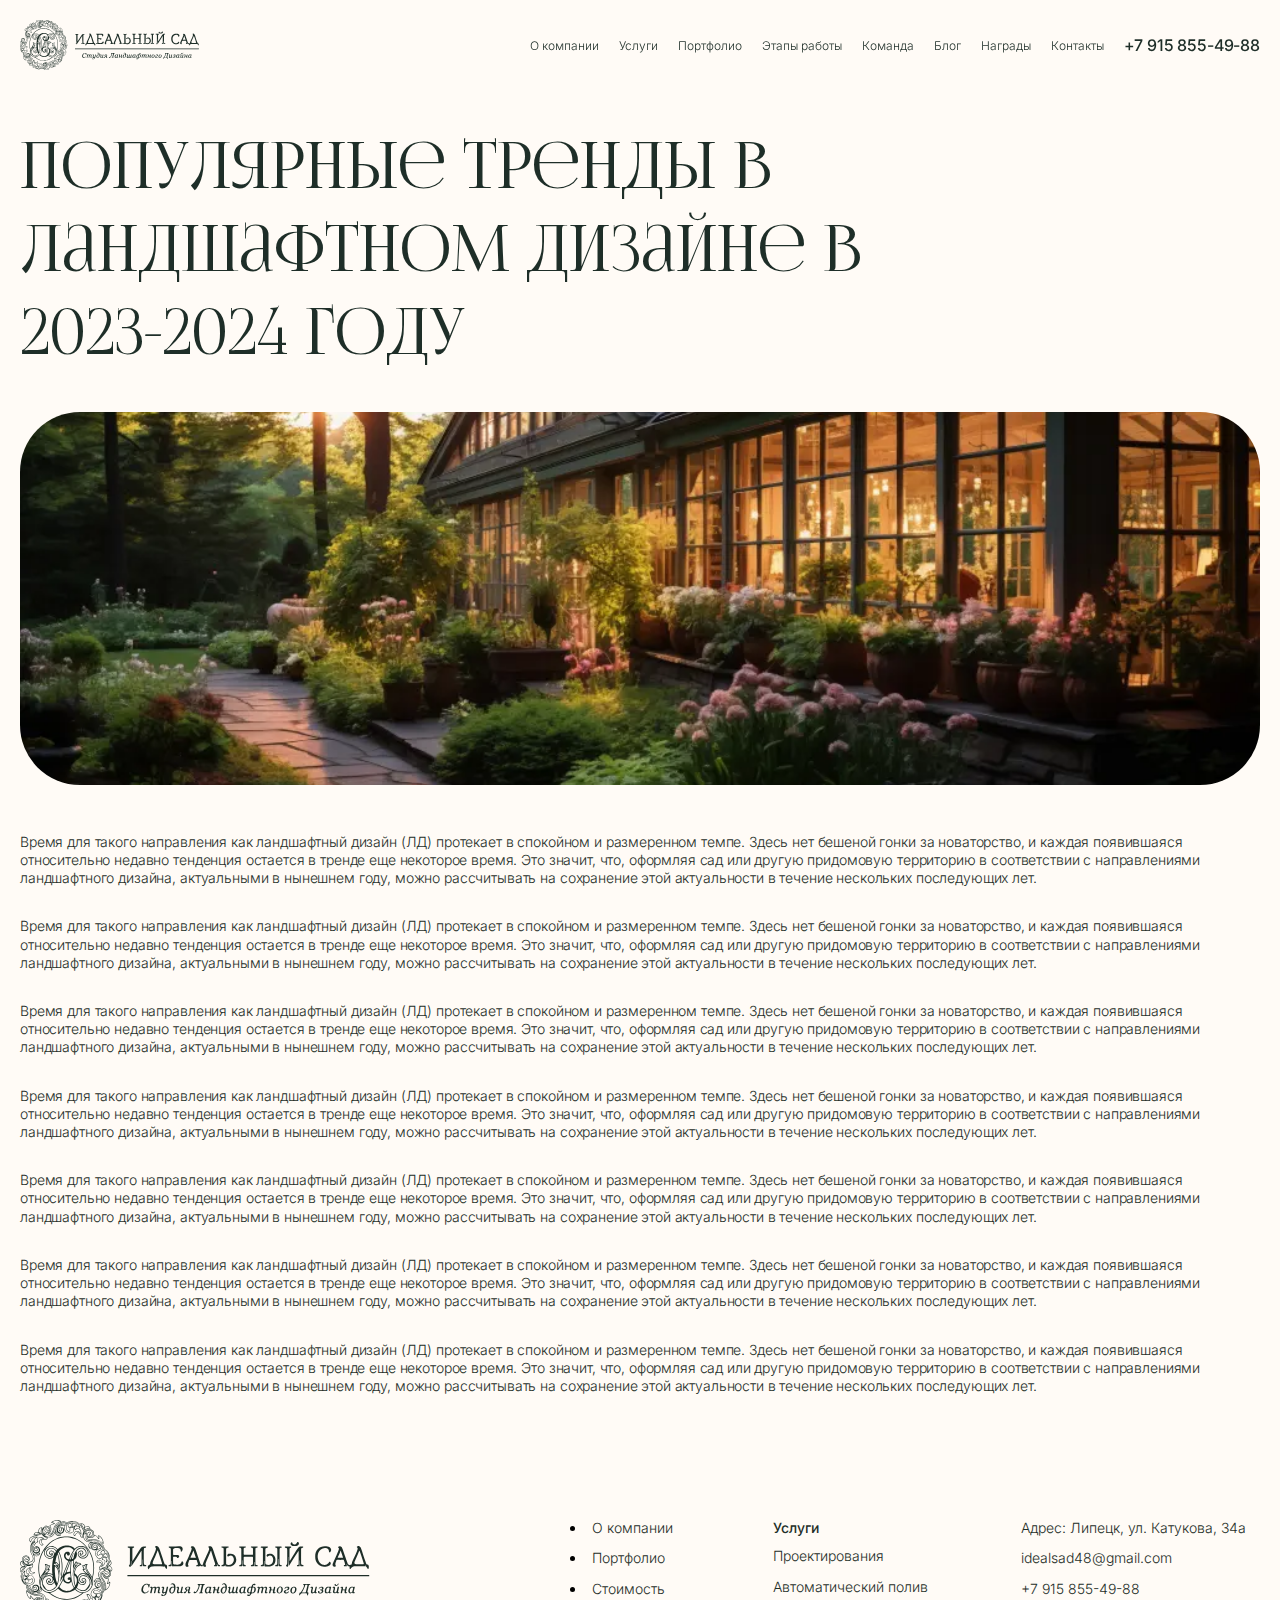
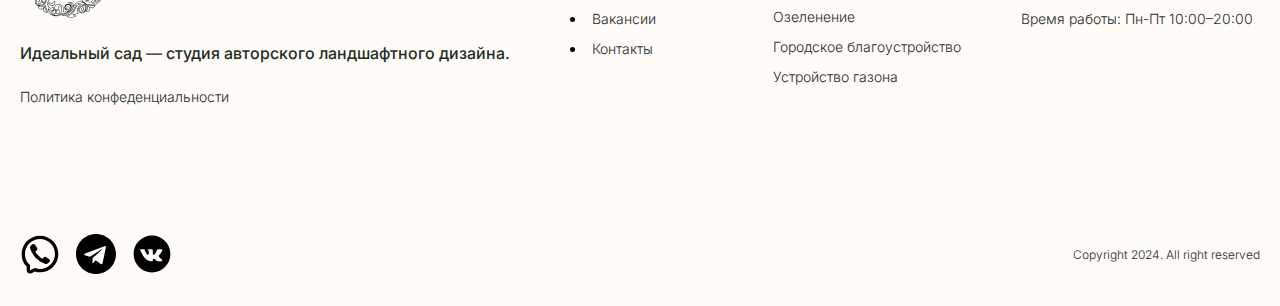
==== commit 0c26cc95: "Add files via upload" ====
--- a/blog.html
+++ b/blog.html
@@ -175,13 +175,13 @@
 				<div class="footer__bottom">
 					<div class="footer__social">
 						<a href="#">
-							<span class="hero-social-icon" style="--icon: url(img/whatsapp.svg); background-color: #000"></span>
+							<span class="hero-social-icon" style="--icon: url(../img/whatsapp.svg); background-color: #000"></span>
 						</a>
 						<a href="#">
-							<span class="hero-social-icon" style="--icon: url(img/telegram.svg); background-color: #000;"></span>
+							<span class="hero-social-icon" style="--icon: url(../img/telegram.svg); background-color: #000;"></span>
 						</a>
 						<a href="#">
-							<span class="hero-social-icon" style="--icon: url(img/wk.svg); background-color: #000;"></span>
+							<span class="hero-social-icon" style="--icon: url(../img/wk.svg); background-color: #000;"></span>
 						</a>
 					</div>
 					<ul>
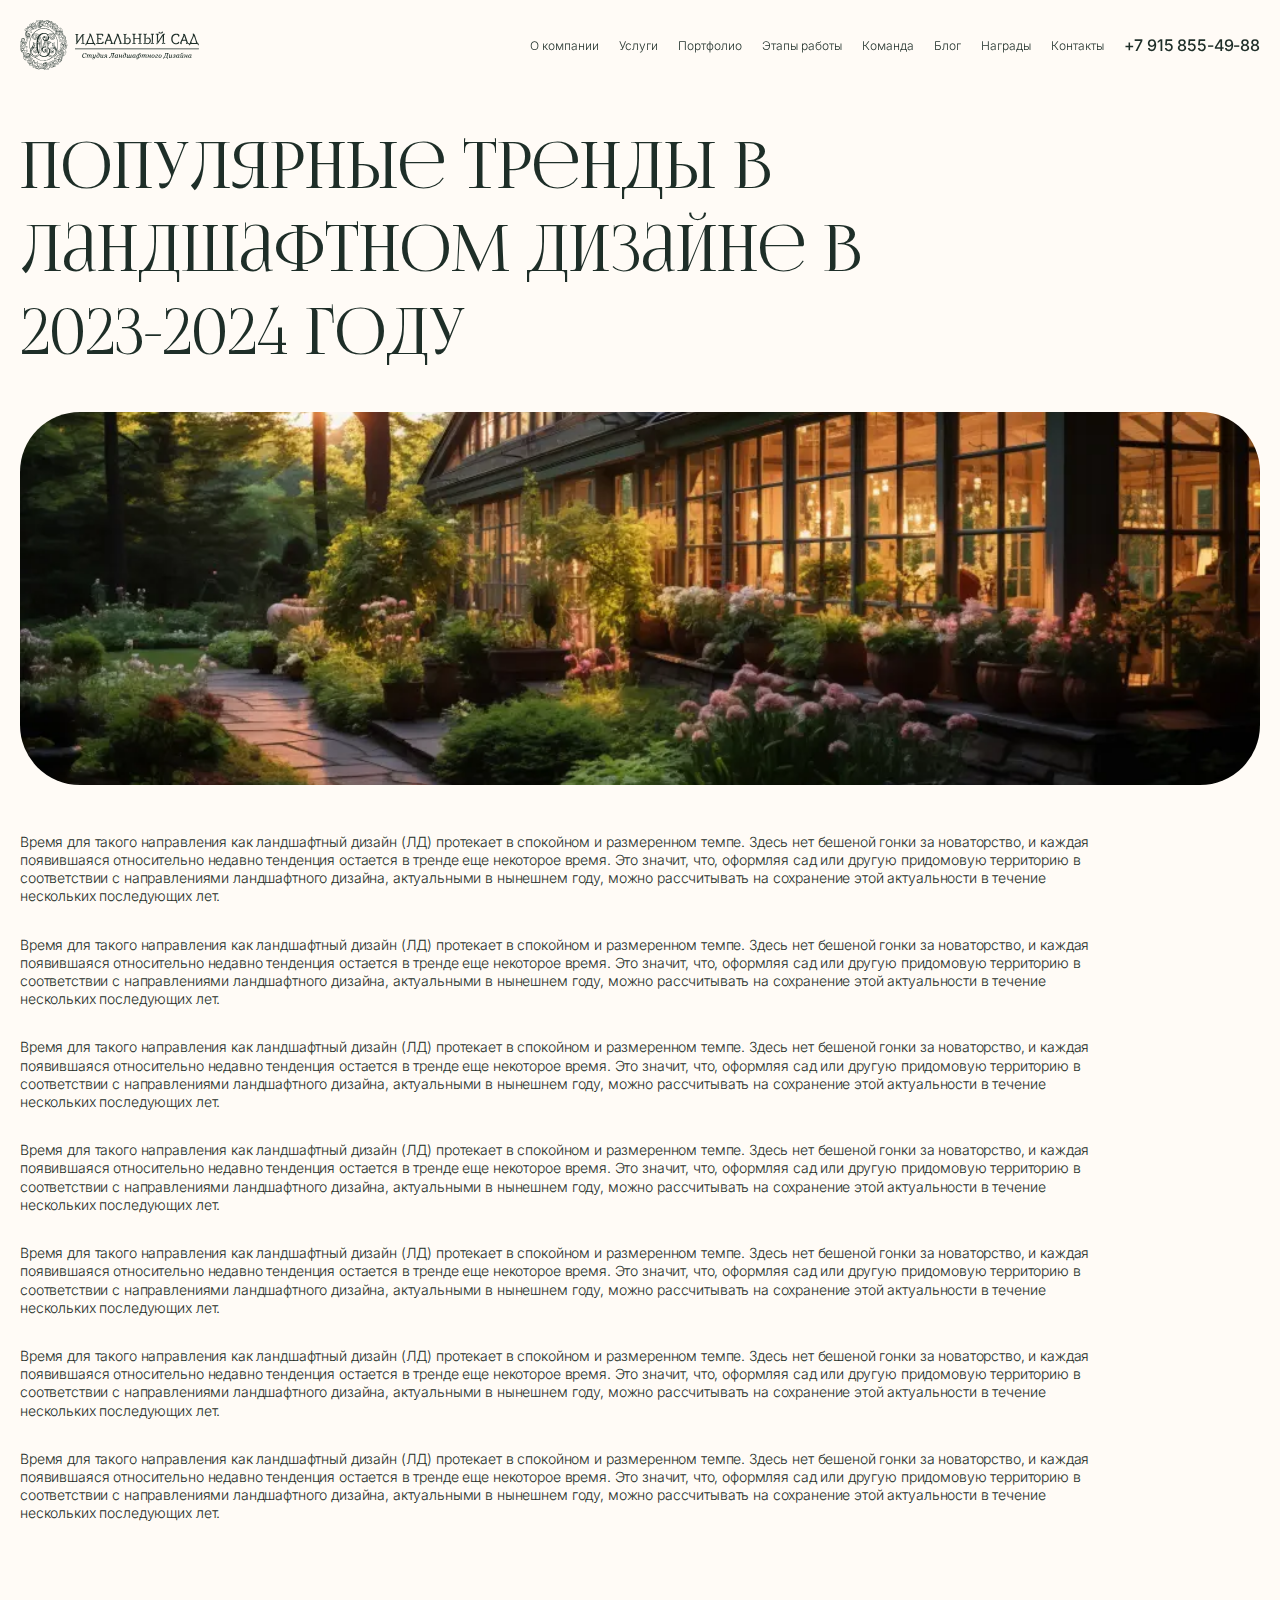
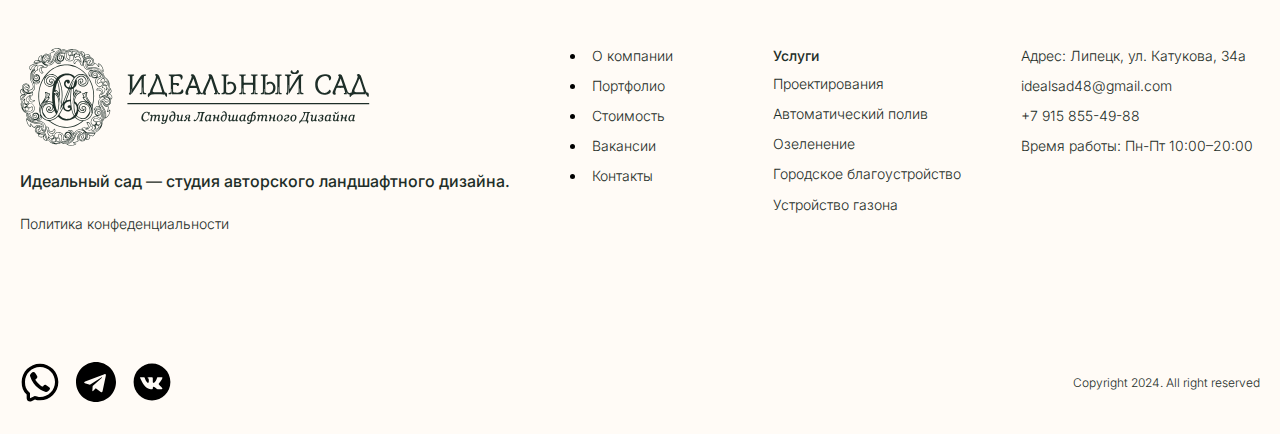
==== commit cb9462f3: "Add files via upload" ====
--- a/blog.html
+++ b/blog.html
@@ -6,7 +6,7 @@
 	<meta charset="UTF-8">
 	<meta name="format-detection" content="telephone=no">
 	<!-- <style>body{opacity: 0;}</style> -->
-	<link rel="stylesheet" href="css/style.min.css?_v=20250114165439">
+	<link rel="stylesheet" href="css/style.min.css?_v=20250115100236">
 	<link rel="shortcut icon" href="favicon.ico">
 	<!-- <meta name="robots" content="noindex, nofollow"> -->
 	<meta name="viewport" content="width=device-width, initial-scale=1.0">
@@ -193,17 +193,67 @@
 			</div>
 		</footer>
 	</div>
-	<!-- <div id="popup" aria-hidden="true" class="popup">
-	<div class="popup__wrapper">
-		<div class="popup__content">
-			<button data-close type="button" class="popup__close">Закрыть</button>
-			<div class="popup__text">
-				Text
+	<div id="popup" aria-hidden="true" class="popup">
+		<div class="popup__wrapper">
+			<div class="popup__content">
+				<button data-close type="button" class="popup__close">
+					<svg width="20" height="20" viewBox="0 0 20 20" fill="none" xmlns="http://www.w3.org/2000/svg">
+						<path fill-rule="evenodd" clip-rule="evenodd" d="M19.7223 2.04484L17.9548 0.277344L9.99984 8.23234L2.04484 0.277344L0.277344 2.04484L8.23234 9.99984L0.277344 17.9548L2.04484 19.7223L9.99984 11.7673L17.9548 19.7223L19.7223 17.9548L11.7673 9.99984L19.7223 2.04484Z" fill="#1E2E28" />
+					</svg>
+				</button>
+				<div class="popup__inner">
+					<h2 class="popup__subtitle subtitle">Оставьте заявку</h2>
+					<p class="popup__text">Заполните форму заявки, мы свяжемся с вами и приедем в любое удобное вам время
+						для уточнения всех нюансов.
+					</p>
+					<form action="#" class="popup__form">
+						<div class="popup__inputs">
+							<input placeholder="Телефон" type="text" class="popup__input">
+							<input placeholder="Имя" type="text" class="popup__input">
+						</div>
+						<p class="popup__text">
+							Нажимая кнопку «Отправить» вы соглашаетесь с правилами политики конфеденциальности.
+						</p>
+						<button type="submit" class="popup__button button button_green">Отправить</button>
+					</form>
+				</div>
 			</div>
 		</div>
 	</div>
-</div> -->
-	<script src="js/app.min.js?_v=20250114165439"></script>
+	<script src="https://api-maps.yandex.ru/2.1/?lang=ru_RU&_v=20250115100236" type="text/javascript"></script>
+	<script>
+		ymaps.ready(init);
+
+		function init() {
+			var mapContainer = document.getElementById("yandex-map");
+			console.assert(mapContainer);
+
+			// Проверяем, существует ли элемент с картой
+			if (mapContainer) {
+				var map = new ymaps.Map("yandex-map", {
+					center: [52.6105, 39.5941], // Координаты центра карты (Липецк)
+					zoom: 14
+				});
+
+				// Добавление метки на карту
+				var placemark = new ymaps.Placemark(
+					[52.6118, 39.5991], // Координаты метки (адрес компании)
+					{
+						hintContent: "Наш офис",
+						balloonContent: "Липецк, ул. Катюкова, 34а."
+					}, {
+						preset: "islands#icon",
+						iconColor: "#0095b6"
+					}
+				);
+
+				map.geoObjects.add(placemark);
+			} else {
+				console.warn("Карта не будет инициализирована: элемент с id 'yandex-map' отсутствует.");
+			}
+		}
+	</script>
+	<script src="js/app.min.js?_v=20250115100236"></script>
 </body>
 
 </html>--- a/css/style.min.css
+++ b/css/style.min.css
@@ -1 +1 @@
-@charset "UTF-8";@import url(https://fonts.googleapis.com/css?family=Inter:300,regular,500&display=swap);@font-face{font-family:FoglihtenNo06;font-display:swap;src:url(../fonts/FoglihtenNo06_076.woff2) format("woff2"),url(../fonts/FoglihtenNo06_076.woff) format("woff");font-weight:400;font-style:normal}:root{--font-family:"Inter",sans-serif;--second-family:"FoglihtenNo06",sans-serif;--main-text-color:#000;--default-font-size:1rem;--placeholder:#d9d9d9;--green-primary:#1e2e28;--green-secondary:#365c48;--white-primary:#fffbf6;--button-active:#264334;--button-hover:#2d4f3d;--button-default:#365c48;--button-disabled:#686868}*{padding:0;margin:0;border:0}*,:after,:before{-webkit-box-sizing:border-box;box-sizing:border-box}body,html{height:100%;min-width:360px}body{color:var(--main-text-color);line-height:1;font-weight:300;font-family:var(--font-family);font-size:var(--default-font-size);-ms-text-size-adjust:100%;-moz-text-size-adjust:100%;-webkit-text-size-adjust:100%;-webkit-font-smoothing:antialiased;-moz-osx-font-smoothing:grayscale}button,input,textarea{font-family:var(--font-family);font-size:inherit}button{cursor:pointer;color:inherit;background-color:inherit}a{color:inherit;text-decoration:none}a:visited{text-decoration:none}a:hover{text-decoration:none}ul li{list-style:none}img{vertical-align:top}h1,h2,h3,h4,h5,h6{font-weight:inherit;font-size:inherit}body{background-color:#fffbf6}.lock body{overflow:hidden;-ms-touch-action:none;touch-action:none;-ms-scroll-chaining:none;overscroll-behavior:none}.wrapper{min-height:100%;display:-webkit-box;display:-ms-flexbox;display:flex;-webkit-box-orient:vertical;-webkit-box-direction:normal;-ms-flex-direction:column;flex-direction:column;overflow:hidden}.wrapper>main{-webkit-box-flex:1;-ms-flex:1 1 auto;flex:1 1 auto}.wrapper>*{min-width:0}[class*=__container]{max-width:106.5rem;margin:0 auto;padding:0 1.25rem}[class*=-ibg]{position:relative}[class*=-ibg] img{position:absolute;width:100%;height:100%;top:0;left:0;-o-object-fit:cover;object-fit:cover}[class*=-ibg_contain] img{-o-object-fit:contain;object-fit:contain}.title{font-family:var(--second-family);font-size:5.75rem;font-weight:500;line-height:130%;color:var(--white-primary)}.subtitle{font-family:var(--second-family);font-weight:500;font-size:64px;line-height:130%;color:var(--green-primary)}.subtitle_white{color:var(--white-primary)}.button{text-align:center;border-radius:60px;padding:16px 32px;font-family:var(--font-family);font-weight:500;font-size:20px;line-height:130%;letter-spacing:-.01em;color:var(--white-primary);-webkit-transition:all .5s ease 0s;transition:all .5s ease 0s}.button_green{background:var(--green-secondary)}.navigation-slider{display:-webkit-box;display:-ms-flexbox;display:flex;-webkit-box-align:center;-ms-flex-align:center;align-items:center;gap:10px}.navigation-slider button{display:-webkit-box;display:-ms-flexbox;display:flex;-webkit-box-orient:vertical;-webkit-box-direction:normal;-ms-flex-direction:column;flex-direction:column;-webkit-box-align:center;-ms-flex-align:center;align-items:center;-webkit-box-pack:center;-ms-flex-pack:center;justify-content:center;background-color:var(--green-secondary);border-radius:.625rem;width:32px;height:32px;-webkit-transition:background-color .5s ease 0s;transition:background-color .5s ease 0s;-webkit-box-flex:0;-ms-flex:0 0 2rem;flex:0 0 2rem}.navigation-slider button.swiper-button-disabled{pointer-events:none;background-color:var(--placeholder)}.navigation-slider button.swiper-button-disabled .slider-arrow{background:var(--green-primary)}.navigation-slider__next-button span{-webkit-transform:rotate(180deg);-ms-transform:rotate(180deg);transform:rotate(180deg)}.navigation-slider__info{background:var(--green-secondary);color:var(--white-primary);padding:6px 10px;border-radius:.625rem;display:-webkit-box;display:-ms-flexbox;display:flex;-webkit-box-align:center;-ms-flex-align:center;align-items:center;gap:5px}.navigation-slider__info::after{content:"";width:20px;height:20px;background:url(../img/icons/touch.svg) 0 0/contain no-repeat}.slider-arrow{aspect-ratio:1/1;width:12px;height:11px;mask:var(--icon) center center/contain no-repeat;-webkit-mask:var(--icon) center center/contain no-repeat;background:var(--white-primary);-webkit-transition:background .5s ease 0s;transition:background .5s ease 0s}.page_watering{padding-bottom:60px}.page_blog,.page_seo{padding-top:220px;padding-bottom:152px}.page_inner{padding-bottom:152px}.page__wrapper{background-color:var(--white-primary);border-radius:0 0 120px 120px;position:relative;z-index:10}.page__bottom{background-color:var(--green-primary);overflow:hidden;padding-top:120px;margin-top:-120px;border-radius:0 0 120px 120px}.element{aspect-ratio:1/1;width:40px;height:40px;mask:var(--icon) center center/contain no-repeat;-webkit-mask:var(--icon) center center/contain no-repeat;background:var(--white-primary);-webkit-transition:background .5s ease 0s;transition:background .5s ease 0s}.whatsapp-icon{display:block;aspect-ratio:1/1;width:40px;height:40px;mask:var(--icon) center center/contain no-repeat;-webkit-mask:var(--icon) center center/contain no-repeat;background:var(--green-secondary);-webkit-transition:background .5s ease 0s;transition:background .5s ease 0s}.wk-icon{display:block;aspect-ratio:1/1;width:40px;height:40px;mask:var(--icon) center center/contain no-repeat;-webkit-mask:var(--icon) center center/contain no-repeat;background:var(--green-secondary);-webkit-transition:background .5s ease 0s;transition:background .5s ease 0s}.hero-social-icon{display:block;aspect-ratio:1/1;width:40px;height:40px;mask:var(--icon) center center/contain no-repeat;-webkit-mask:var(--icon) center center/contain no-repeat;-webkit-transition:background .5s ease 0s;transition:background .5s ease 0s;background:var(--white-primary)}.download-icon{display:block;aspect-ratio:1/1;width:30px;height:30px;mask:var(--icon) center center/contain no-repeat;-webkit-mask:var(--icon) center center/contain no-repeat;background:var(--white-primary)}.header{position:fixed;top:0;left:0;width:100%;height:100px;background-color:transparent;padding:1.25rem 0;z-index:100;-webkit-transition:background-color .5s ease 0s;transition:background-color .5s ease 0s}.header._header-scroll{background-color:#000}.header_light._header-scroll{background-color:#fff;border-bottom:1px solid var(--green-secondary)}.header__container{display:-webkit-box;display:-ms-flexbox;display:flex;-webkit-box-align:center;-ms-flex-align:center;align-items:center;gap:7.6875rem}.header__logo{position:relative;z-index:10}.header__phone{position:relative;z-index:10;font-weight:500;font-size:1.125rem;line-height:130%;letter-spacing:-.01em;color:var(--white-primary)}.header_light .header__phone{color:var(--green-primary)}.header__phone_mobile{display:none}.header__contact-list{position:relative;z-index:10;display:-webkit-box;display:-ms-flexbox;display:flex;-webkit-box-orient:vertical;-webkit-box-direction:normal;-ms-flex-direction:column;flex-direction:column}.header__contact-list span a{font-weight:500;font-size:1.125rem;line-height:130%;letter-spacing:-.01em;color:var(--white-primary)}.header_light .header__contact-list span a{color:var(--green-primary)}.header__contact-list span:not(:last-child){margin-bottom:.25rem}.menu__list{display:-webkit-box;display:-ms-flexbox;display:flex;gap:2rem;-webkit-box-align:center;-ms-flex-align:center;align-items:center;-webkit-box-pack:end;-ms-flex-pack:end;justify-content:flex-end;-ms-flex-wrap:wrap;flex-wrap:wrap}.menu__link{position:relative;-webkit-transition:color .5s ease 0s;transition:color .5s ease 0s;line-height:130%;color:var(--white-primary)}.menu__link::after{content:"";position:absolute;bottom:-2px;left:0;width:0%;height:.0625rem;background-color:var(--green-primary);-webkit-transition:width .5s ease 0s;transition:width .5s ease 0s;background-color:var(--white-primary)}.header_light .menu__link{color:var(--green-primary)}.header_light .menu__link::after{background-color:var(--green-primary)}.icon-menu{display:none}.footer__top{display:-webkit-box;display:-ms-flexbox;display:flex;-webkit-box-align:start;-ms-flex-align:start;align-items:flex-start;gap:2rem}.footer__top:not(:last-child){margin-bottom:8rem}.footer__company-info{display:-ms-grid;display:grid;gap:1.5rem}.footer__logo img{width:439px;height:124px}.footer__description{font-weight:500;line-height:130%;color:var(--green-primary)}.footer__link{font-size:.875rem;line-height:130%;color:var(--green-primary)}.footer__information{display:-ms-grid;display:grid;gap:12px}.footer__information li{font-family:var(--font-family);font-weight:300;font-size:1rem;line-height:130%;color:var(--green-primary)}.footer__bottom{display:-webkit-box;display:-ms-flexbox;display:flex;-webkit-box-pack:justify;-ms-flex-pack:justify;justify-content:space-between;gap:1.5rem;-webkit-box-align:center;-ms-flex-align:center;align-items:center;-ms-flex-wrap:wrap;flex-wrap:wrap;padding-bottom:2rem}.footer__bottom ul li a{font-family:var(--font-family);font-weight:300;font-size:16px;line-height:130%;color:var(--green-primary)}.footer__social{display:-webkit-box;display:-ms-flexbox;display:flex;-webkit-box-align:center;-ms-flex-align:center;align-items:center;gap:1rem}.menu-footer{display:-webkit-box;display:-ms-flexbox;display:flex;gap:175px;-ms-flex-negative:0;flex-shrink:0;-webkit-box-flex:1;-ms-flex-positive:1;flex-grow:1;-webkit-box-pack:center;-ms-flex-pack:center;justify-content:center}.menu-footer__list_list-style li{list-style:inside;list-style-type:disc}.menu-footer__list li:not(:last-child){margin-bottom:.75rem}.menu-footer__link{font-size:.875rem;line-height:130%;color:var(--green-primary);position:relative}.menu-footer__link::after{content:"";position:absolute;bottom:-1px;left:0;width:0%;height:.0625rem;-webkit-transition:width .5s ease 0s;transition:width .5s ease 0s;background-color:var(--green-primary)}.menu-footer__topic{font-family:var(--font-family);font-weight:500;font-size:14px;line-height:130%;color:var(--green-primary)}.menu-footer__topic:not(:last-child){margin-bottom:.625rem}.hero-block{padding-top:100px;position:relative;min-height:772px;border-radius:0 0 120px 120px;overflow:hidden}.hero-block__container{position:relative;z-index:2}.hero-block__content{padding-top:120px}.hero-block__title:not(:last-child){margin-bottom:.5rem}.hero-block__title_green{font-size:clamp(3.375rem,-3.083rem + 8.07vw,5.313rem)!important}.hero-block__list li{font-size:1.25rem;line-height:130%;letter-spacing:-.01em;color:var(--white-primary)}.hero-block__list li:not(:last-child){margin-bottom:.5rem}.hero-block__bg{position:absolute;top:0;left:0;width:100%;height:100%;-o-object-fit:cover;object-fit:cover;-o-object-position:center;object-position:center}.hero-block_xl .header-block__row_content{-webkit-box-flex:0;-ms-flex:0 0 600px;flex:0 0 600px}.hero-block__column{display:-webkit-box;display:-ms-flexbox;display:flex;-webkit-box-align:center;-ms-flex-align:center;align-items:center;gap:2rem;padding-top:120px}.hero-block__column .hero-block__content{padding:0}.hero-block__column .hero-block__row{-webkit-box-flex:1;-ms-flex-positive:1;flex-grow:1}.hero-block__column .hero-block__row_content{-webkit-box-flex:0;-ms-flex:0 0 544px;flex:0 0 544px}.hero-block__column .hero-block__title{max-width:850px;font-size:clamp(3.375rem,-4.542rem + 9.9vw,5.75rem)}.hero-block__column .hero-block__text{margin-bottom:2rem!important;font-size:clamp(.875rem,.042rem + 1.04vw,1.125rem)}.hero-block__text{font-family:var(--font-family);font-weight:300;font-size:18px;line-height:130%;text-align:left;letter-spacing:-.01em;color:var(--white-primary)}.hero-block__text:not(:last-child){margin-bottom:5.625rem}.hero-block__actions{display:-webkit-box;display:-ms-flexbox;display:flex;-webkit-box-align:center;-ms-flex-align:center;align-items:center;gap:.75rem}.hero-block__actions ul{display:-webkit-box;display:-ms-flexbox;display:flex;-webkit-box-align:center;-ms-flex-align:center;align-items:center;gap:.75rem}.hero-block__button{font-size:16px}.our-services{padding:60px 0}.our-services__header{display:-webkit-box;display:-ms-flexbox;display:flex;-webkit-box-pack:justify;-ms-flex-pack:justify;justify-content:space-between;gap:1.25rem;-webkit-box-align:center;-ms-flex-align:center;align-items:center;-ms-flex-wrap:wrap;flex-wrap:wrap}.our-services__header:not(:last-child){margin-bottom:2rem}.our-services__slider{overflow:visible!important}.our-services__slide{position:relative;padding-bottom:30.9%;width:684px}.our-services__slide img{position:absolute;top:0;left:0;width:100%;height:100%;-o-object-fit:cover;object-fit:cover;-o-object-position:center;object-position:center;border-radius:1.25rem;overflow:hidden}.project-info{padding-top:72px;padding-bottom:60px}.project-info__container{display:-ms-grid;display:grid;gap:32px}.project-info__line{max-width:1104px}.project-info__label{font-family:var(--font-family);font-weight:500;font-size:24px;line-height:130%;letter-spacing:-.01em;color:var(--green-primary)}.project-info__label:not(:last-child){margin-bottom:.75rem}.project-info__text{font-family:var(--font-family);font-weight:300;font-size:20px;line-height:130%;letter-spacing:-.01em;color:var(--green-primary)}.contact{padding:60px 0}.contact__inner{padding:30px;background:var(--green-primary);color:#fff;border-radius:2rem;max-width:1400px;margin:0 auto}.contact__description{font-size:18px;max-width:550px;line-height:120%}.contact__description:not(:last-child){margin-bottom:.75rem}.contact__form{display:-webkit-box;display:-ms-flexbox;display:flex;gap:2rem;-webkit-box-pack:justify;-ms-flex-pack:justify;justify-content:space-between}.contact__inputs{display:-webkit-box;display:-ms-flexbox;display:flex;gap:32px;-webkit-box-align:center;-ms-flex-align:center;align-items:center}.contact__input{border:1px solid var(--green-secondary);border-radius:12px;padding:20px 28px;background:var(--white-primary);font-family:var(--font-family);font-weight:300;font-size:14px;line-height:130%;letter-spacing:-.01em;width:100%;color:var(--green-secondary)}.contact__input:focus{outline:0}.contact__actions{display:-webkit-box;display:-ms-flexbox;display:flex;-webkit-box-align:center;-ms-flex-align:center;align-items:center;gap:16px}.contact__telegram-btn{display:-webkit-box;display:-ms-flexbox;display:flex;-webkit-box-align:center;-ms-flex-align:center;align-items:center;gap:.75rem;border:1px solid var(--green-secondary);border-radius:25px;padding:10px 25px;background:var(--white-primary);-webkit-transition:background .5s ease 0s;transition:background .5s ease 0s}.contact__telegram-btn span{font-family:var(--font-family);font-weight:300;line-height:130%;font-size:22px;letter-spacing:-.01em;-webkit-transition:color .5s ease 0s;transition:color .5s ease 0s;color:var(--green-secondary)}.contact__telegram-btn_green{background-color:var(--green-secondary)}.contact__telegram-btn_green span{color:var(--white-primary)}.contact__list{display:-webkit-box;display:-ms-flexbox;display:flex;-webkit-box-align:center;-ms-flex-align:center;align-items:center;gap:1rem}.footer-block{padding-top:60px;padding-bottom:120px}.footer-block__subtitle{text-transform:uppercase;text-align:right}.blog_inner{padding-bottom:120px}.blog__header{display:-webkit-box;display:-ms-flexbox;display:flex;-webkit-box-align:start;-ms-flex-align:start;align-items:flex-start;-webkit-box-pack:justify;-ms-flex-pack:justify;justify-content:space-between;gap:2rem}.blog__header:not(:last-child){margin-bottom:2rem}.blog__image{position:relative;padding-bottom:30.1%}.blog__image:not(:last-child){margin-bottom:4.5rem}.blog__image img{border-radius:60px;overflow:hidden;position:absolute;top:0;left:0;width:100%;height:100%;max-width:100%;-o-object-fit:cover;object-fit:cover;-o-object-position:center;object-position:center}.blog__description p{font-family:var(--font-family);font-weight:300;font-size:20px;line-height:130%;letter-spacing:-.01em;color:var(--green-primary)}.blog__description p:not(:last-child){margin-bottom:30px}.blog-header__subtitle{max-width:900px}.blog-header__date{font-family:var(--font-family);font-weight:300;font-size:20px;line-height:130%;letter-spacing:-.01em;color:var(--green-primary)}.our-works{padding:60px 0}.our-works_bg{background-color:#1e2e28}.our-works__header:not(:last-child){margin-bottom:2rem}.our-works__content{display:-webkit-box;display:-ms-flexbox;display:flex;-webkit-box-pack:justify;-ms-flex-pack:justify;justify-content:space-between;-webkit-box-align:center;-ms-flex-align:center;align-items:center;gap:2rem}.our-works__text{font-family:var(--font-family);font-weight:300;font-size:20px;line-height:130%;letter-spacing:-.01em;color:var(--green-primary)}.our-works__text:not(:last-child){margin-bottom:24px}.our-works__text_white{color:var(--white-primary)}.our-works__navigation{-ms-flex-negative:0;flex-shrink:0;-webkit-box-pack:end;-ms-flex-pack:end;justify-content:flex-end}.our-works__slider{overflow:visible!important}.our-works__slide{position:relative;padding-bottom:30.9%;width:544px}.our-works__slide img{border-radius:1.25rem;position:absolute;top:0;left:0;width:100%;height:100%;-o-object-fit:cover;object-fit:cover;-o-object-position:center;object-position:center}.main-steps{padding:60px 0}.main-steps__top:not(:last-child){margin-bottom:2rem}.main-steps__body{max-width:600px;margin:0 auto}.main-steps__subtitle:not(:last-child){margin-bottom:.75rem}.main-steps__text{font-weight:300;font-size:20px;line-height:130%;letter-spacing:-.01em;color:var(--green-primary)}.main-steps__text:not(:last-child){margin-bottom:2rem}.main-steps__descr{font-weight:300;font-size:20px;line-height:130%;letter-spacing:-.01em;color:var(--green-primary)}.main-steps__descr:not(:last-child){margin-bottom:2rem}.main-steps__list{counter-reset:list-counter;display:-ms-grid;display:grid;gap:1.5rem}.main-steps__list:not(:last-child){margin-bottom:2rem}.main-steps__item{counter-increment:list-counter;display:-webkit-box;display:-ms-flexbox;display:flex;-webkit-box-align:center;-ms-flex-align:center;align-items:center;gap:.75rem;font-weight:300;font-size:20px;position:relative;line-height:130%;letter-spacing:-.01em;color:var(--green-primary)}.main-steps__item::before{content:counter(list-counter,decimal-leading-zero) ". ";display:-webkit-box;display:-ms-flexbox;display:flex;-webkit-box-align:center;-ms-flex-align:center;align-items:center;-webkit-box-pack:center;-ms-flex-pack:center;justify-content:center;font-family:var(--second-family);font-weight:500;font-size:32px;line-height:130%;color:var(--green-primary)}.services{padding:60px 0}.services_bg{background-color:#1e2e28;padding-top:120px}.services__subtitle:not(:last-child){margin-bottom:2rem}.services__slider{overflow:visible!important}.services__image{position:relative;height:569px;width:404px}.services__image img{position:absolute;top:0;left:0;width:100%;height:100%;border-radius:1.25rem;overflow:hidden;-o-object-fit:cover;object-fit:cover;-o-object-position:center;object-position:center}.services__image:not(:last-child){margin-bottom:1.5rem}.services__name{max-width:404px;font-weight:500;font-size:24px;line-height:130%;letter-spacing:-.01em;color:var(--white-primary)}.reviews{background-color:#1e2e28;padding-top:60px}.reviews__header{display:-webkit-box;display:-ms-flexbox;display:flex;-webkit-box-pack:justify;-ms-flex-pack:justify;justify-content:space-between;-webkit-box-align:center;-ms-flex-align:center;align-items:center;gap:1.5rem}.reviews__header:not(:last-child){margin-bottom:1.5rem}.reviews__navigation{-ms-flex-negative:0;flex-shrink:0}.reviews__slider{overflow:visible!important}.reviews__slide{width:648px}.slide-reviews{border-radius:12px;padding:32px;background:var(--white-primary)}.slide-reviews__header{display:-webkit-box;display:-ms-flexbox;display:flex;-webkit-box-align:center;-ms-flex-align:center;align-items:center;gap:.5rem}.slide-reviews__header:not(:last-child){margin-bottom:1.5rem}.slide-reviews__avatar{-webkit-box-flex:0;-ms-flex:0 0 3rem;flex:0 0 3rem;height:3rem;overflow:hidden}.slide-reviews__avatar img{width:3rem;height:3rem;border-radius:50%;-o-object-fit:cover;object-fit:cover;-o-object-position:center;object-position:center}.slide-reviews__by{-webkit-box-flex:1;-ms-flex-positive:1;flex-grow:1;font-weight:400;font-size:.875rem;line-height:130%;color:var(--green-primary)}.slide-reviews__date{font-family:var(--font-family);font-weight:400;font-size:14px;line-height:130%;color:var(--green-primary)}.slide-reviews__body{font-family:var(--font-family);font-weight:300;font-size:16px;line-height:130%;letter-spacing:-.01em;color:var(--green-primary)}.questions{border-radius:0 0 120px 120px;padding:60px 0}.questions_bg{background-color:#1e2e28;padding-bottom:120px}.questions__inner{max-width:680px}.questions__subtitle:not(:last-child){margin-bottom:.75rem}.questions__text{font-family:var(--font-family);font-weight:300;font-size:14px;line-height:130%;letter-spacing:-.01em;color:var(--white-primary)}.questions__text:not(:last-child){margin-bottom:2rem}.questions__inputs{display:-ms-grid;display:grid;gap:.75rem}.questions__inputs:not(:last-child){margin-bottom:1.5rem}.questions__input{border:1px solid var(--green-secondary);border-radius:12px;padding:20px 28px;font-family:var(--font-family);font-weight:300;font-size:14px;line-height:130%;letter-spacing:-.01em;color:var(--green-secondary)}.cards{padding:60px 0}.cards__subtitle:not(:last-child){margin-bottom:.75rem}.cards__inner{padding:48px}.cards__text{font-family:var(--font-family);font-weight:300;font-size:20px;line-height:130%;letter-spacing:-.01em;color:var(--green-primary);max-width:605px}.cards__text:not(:last-child){margin-bottom:2rem}.cards-slide{background:var(--green-primary);border-radius:20px;width:544px}.cards-slide__label{font-family:var(--font-family);font-weight:500;font-size:24px;line-height:130%;letter-spacing:-.01em;color:var(--white-primary)}.cards-slide__label:not(:last-child){margin-bottom:1.5rem}.cards-slide__list li{font-family:var(--font-family);font-weight:300;font-size:20px;line-height:130%;letter-spacing:-.01em;color:var(--white-primary)}.cards-slide__list li:not(:last-child){margin-bottom:.75rem}.cards-slide__list_full li{display:-webkit-box;display:-ms-flexbox;display:flex;-webkit-box-align:center;-ms-flex-align:center;align-items:center;gap:.75rem}.cards-slide__list_full li::before{content:"";width:24px;height:24px;-webkit-box-flex:0;-ms-flex:0 0 1.5rem;flex:0 0 1.5rem;background:url(../img/icons/check.svg) 0 0 no-repeat}.check{display:-webkit-box;display:-ms-flexbox;display:flex;-webkit-box-align:center;-ms-flex-align:center;align-items:center;gap:.75rem}.check::before{content:"";width:24px;-webkit-box-flex:0;-ms-flex:0 0 1.5rem;flex:0 0 1.5rem;height:24px;background:url(../img/icons/check.svg) 0 0 no-repeat}.cross{display:-webkit-box;display:-ms-flexbox;display:flex;-webkit-box-align:center;-ms-flex-align:center;align-items:center;gap:.75rem;text-decoration:line-through;color:rgba(255,251,246,.5)!important}.cross::before{content:"";width:24px;-webkit-box-flex:0;-ms-flex:0 0 1.5rem;flex:0 0 1.5rem;height:24px;background:url(../img/icons/cross.svg) 0 0 no-repeat}.info{padding:60px 0}.info__subtitle{display:-ms-grid;display:grid}.info__subtitle span:nth-child(1){font-family:var(--second-family);font-weight:500;font-size:64px;line-height:130%;color:var(--green-primary)}.info__subtitle span:nth-child(2){font-family:var(--second-family);font-weight:500;font-size:55px;line-height:130%;color:var(--green-primary)}.info__subtitle:not(:last-child){margin-bottom:1.25rem}.info__text{font-family:var(--font-family);font-weight:300;font-size:20px;line-height:140%;letter-spacing:-.01em;color:var(--green-primary)}.info__text:not(:last-child){margin-bottom:2rem}.info__label{font-family:var(--second-family);font-weight:500;font-size:2.8125rem;line-height:130%;color:var(--green-primary)}.info__label:not(:last-child){margin-bottom:.625rem}.info__equipment{font-weight:700;font-size:50px}.example{padding:60px 0}.example__subtitle:not(:last-child){margin-bottom:1.5rem}.example__image:not(:last-child){margin-bottom:1.5rem}.example__image img{max-width:100%}.example__actions{text-align:center}.example__actions a{display:-webkit-inline-box;display:-ms-inline-flexbox;display:inline-flex;gap:.625rem;-webkit-box-align:center;-ms-flex-align:center;align-items:center;font-family:var(--font-family);font-weight:500;font-size:20px;line-height:130%;letter-spacing:-.01em;color:var(--white-primary);background:var(--green-secondary);border-radius:60px;padding:16px 32px;border:1px solid transparent;-webkit-transition:all .5s ease 0s;transition:all .5s ease 0s}.why{padding:60px 0}.why__text{font-family:var(--font-family);font-weight:300;font-size:20px;line-height:130%;letter-spacing:-.01em;color:var(--green-primary)}.why__text:not(:last-child){margin-bottom:2rem}.partners_bg{padding-top:60px;padding-bottom:60px;background-color:#1e2e28}.partners__subtitle{text-align:center}.partners__subtitle:not(:last-child){margin-bottom:2rem}.partners__items{display:-ms-grid;display:grid;grid-template-columns:repeat(auto-fit,minmax(264px,1fr));gap:1rem}.partners__item img{max-width:100%;border-radius:1.25rem;overflow:hidden;width:264px;height:261px;-o-object-fit:cover;object-fit:cover;-o-object-position:center;object-position:center}.swiper{overflow:hidden}.swiper-wrapper{width:100%;height:100%;-webkit-box-sizing:content-box;box-sizing:content-box;display:-webkit-box;display:-ms-flexbox;display:flex;position:relative}.swiper-vertical .swiper-wrapper{-webkit-box-orient:vertical;-webkit-box-direction:normal;-ms-flex-direction:column;flex-direction:column}.swiper-autoheight .swiper-wrapper{-webkit-box-align:start;-ms-flex-align:start;align-items:flex-start}.swiper-initialized .swiper-slide{-ms-flex-negative:0;flex-shrink:0}.swiper-android .swiper-slide,.swiper-android .swiper-wrapper{-webkit-transform:translate3d(0,0,0);transform:translate3d(0,0,0)}.swiper-button-lock{display:none!important}@media (min-width:61.99875em){.header__menu{-webkit-box-flex:1;-ms-flex-positive:1;flex-grow:1}}@media (max-width:80em){.title{font-size:3.375rem}.button{font-size:.875rem}.page_blog,.page_seo{padding-top:130px;padding-bottom:124px}.page_inner{padding-bottom:124px}.header__container{gap:2rem}.header__logo img{width:179px;height:50px;-o-object-fit:cover;object-fit:cover;-o-object-position:center;object-position:center}.header__phone{font-size:.875rem}.header__contact-list span a{font-size:.875rem}.header__contact-list span:not(:last-child){margin-bottom:0}.header__contact-list span:nth-child(3){display:none}.header__contact-list{display:-webkit-box;display:-ms-flexbox;display:flex;gap:2rem}.menu__list{gap:1.25rem}.menu__link{font-size:.75rem}.footer__top{gap:60px}.footer__logo img{width:350px;height:100px}.footer__information li{font-size:.875rem}.footer__bottom ul li a{font-size:.75rem}.menu-footer{-webkit-box-flex:0;-ms-flex-positive:0;flex-grow:0;gap:3.75rem}.hero-block__content{padding-top:48px}.hero-block__title:not(:last-child){margin-bottom:.75rem}.hero-block_xl .header-block__row_content{-webkit-box-flex:0;-ms-flex:0 0 31.25rem;flex:0 0 31.25rem}.hero-block__column .hero-block__row_content{-webkit-box-flex:0;-ms-flex:0 0 20.4375rem;flex:0 0 20.4375rem}.hero-block__column{-webkit-box-align:start;-ms-flex-align:start;align-items:flex-start;padding-top:48px}.hero-block__text{font-size:.875rem}.hero-block__actions{-webkit-box-orient:vertical;-webkit-box-direction:normal;-ms-flex-direction:column;flex-direction:column;gap:2rem;-webkit-box-align:start;-ms-flex-align:start;align-items:flex-start}.our-services{padding:46px 0}.our-services__slide{width:327px;padding-bottom:25.4%}.project-info{padding-bottom:46px}.project-info__label{font-size:1rem}.project-info__text{font-size:.875rem}.contact{padding:46px 0}.footer-block{padding-top:46px;padding-bottom:92px}.blog_inner{padding-bottom:92px}.blog__image{height:360px}.blog__image:not(:last-child){margin-bottom:3rem}.blog__description p{font-size:.875rem}.blog-header__date{display:none}.our-works{padding:46px 0}.our-works__text{font-size:1.125rem}.our-works__slide{width:404px;height:310px}.main-steps{padding:46px 0}.main-steps__text:not(:last-child){margin-bottom:1.5rem}.main-steps__text{font-size:1rem}.main-steps__descr:not(:last-child){margin-bottom:1.5rem}.main-steps__descr{font-size:1.125rem}.main-steps__item{font-size:1rem}.services{padding:46px 0}.services_bg{padding-top:92px}.services__image{width:327px;height:353px}.services__name{max-width:327px}.services__name{font-size:1rem}.reviews{padding-top:46px}.reviews__slide{width:410px}.slide-reviews__by{font-size:.625rem}.slide-reviews__date{font-size:.625rem}.slide-reviews__body{font-size:.75rem}.questions{padding:46px 0}.questions_bg{padding-bottom:92px}.cards{padding:46px 0}.cards__inner{padding:32px}.cards__text{font-size:1rem}.cards-slide{width:calc(33.33% - 16px);min-width:327px}.cards-slide__label:not(:last-child){margin-bottom:.75rem}.cards-slide__label{font-size:1.25rem}.cards-slide__list li{font-size:.875rem}.info{padding:46px 0}.info__text{font-size:1.125rem}.example{padding:46px 0}.example__actions a{font-size:1rem;padding-top:10px;padding-bottom:10px}.why{padding:46px 0}.why__text{font-size:1rem}.partners_bg{padding-top:46px;padding-bottom:46px}.partners__items{grid-template-columns:repeat(auto-fit,minmax(158px,1fr))}.partners__item img{width:158px;height:155px}}@media (max-width:106.5em){.header__container{gap:1.25rem}.header__phone{font-size:1rem}.header__contact-list span a{font-size:1rem}.menu-footer{gap:100px}.project-info__label{font-size:1.25rem}.project-info__text{font-size:1.125rem}}@media (max-width:65.3125em){.footer__top{gap:2rem}.menu-footer{gap:2rem;-webkit-box-pack:end;-ms-flex-pack:end;justify-content:flex-end}}@media (max-width:61.99875em){.title{font-size:3.5rem}.header__container{-webkit-box-pack:justify;-ms-flex-pack:justify;justify-content:space-between}.header__menu{-webkit-box-ordinal-group:4;-ms-flex-order:3;order:3}.header__mail{display:none}.header__contact-list{-webkit-box-orient:vertical;-webkit-box-direction:normal;-ms-flex-direction:column;flex-direction:column;text-align:center}.menu__body{position:fixed;top:0;left:-100%;width:100%;height:100%;background-color:#000;z-index:5;padding:130px 30px 30px 30px;-webkit-transition:left .5s ease 0s;transition:left .5s ease 0s;overflow:auto}.header_light .menu__body{background-color:#fff}.menu__body::after{content:"";position:fixed;top:0;left:-100%;width:100%;height:100px;background-color:#000;-webkit-transition:left .5s ease 0s;transition:left .5s ease 0s}.header_light .menu__body::after{background-color:#fff}.menu-open .menu__body{left:0}.menu-open .menu__body::after{left:0}.menu__list{-webkit-box-orient:vertical;-webkit-box-direction:normal;-ms-flex-direction:column;flex-direction:column}.menu__list:not(:last-child){margin-bottom:4rem}.menu__link{font-size:1rem}.icon-menu{display:block;position:relative;width:1.5625rem;height:1.125rem;z-index:10;cursor:pointer}.icon-menu span,.icon-menu::after,.icon-menu::before{content:"";-webkit-transition:all .3s ease 0s;transition:all .3s ease 0s;right:0;position:absolute;width:100%;height:.125rem;background-color:#fff}.header_light .icon-menu span,.header_light .icon-menu::after,.header_light .icon-menu::before{background-color:#000}.icon-menu::before{top:0;width:20px}.icon-menu::after{bottom:0;width:20px}.icon-menu span{top:calc(50% - .0625rem)}.menu-open .icon-menu span{width:0}.menu-open .icon-menu::before{top:calc(50% - .0625rem);-webkit-transform:rotate(-45deg);-ms-transform:rotate(-45deg);transform:rotate(-45deg)}.menu-open .icon-menu::after{bottom:calc(50% - .0625rem);-webkit-transform:rotate(45deg);-ms-transform:rotate(45deg);transform:rotate(45deg)}.footer__top{-webkit-box-orient:vertical;-webkit-box-direction:normal;-ms-flex-direction:column;flex-direction:column}.menu-footer{width:100%;-webkit-box-align:start;-ms-flex-align:start;align-items:flex-start;-webkit-box-pack:justify;-ms-flex-pack:justify;justify-content:space-between;-ms-flex-wrap:wrap;flex-wrap:wrap;gap:16px}.menu-footer__list{display:-webkit-box;display:-ms-flexbox;display:flex;-ms-flex-wrap:wrap;flex-wrap:wrap;-webkit-column-gap:.625rem;-moz-column-gap:.625rem;column-gap:.625rem}.hero-block{min-height:730px}.hero-block__title:not(:last-child){margin-bottom:.5rem}.hero-block__column{-webkit-box-orient:vertical;-webkit-box-direction:normal;-ms-flex-direction:column;flex-direction:column;gap:1rem}.our-services__slide{width:319px;height:240px}.contact__form{-webkit-box-orient:vertical;-webkit-box-direction:normal;-ms-flex-direction:column;flex-direction:column}.our-works__slide{width:243px}.cards__inner{padding:24px}.cards-slide{width:429px}.cards-slide__label{font-size:1rem}.cards-slide__list li{font-size:1rem}.info__subtitle span:nth-child(2){font-size:2.59375rem}}@media (max-width:61.99875em) and (max-width:47.99875em){.menu__body::after{height:83px}.menu__body{padding-top:100px}}@media (max-width:47.99875em){.title{font-size:2rem}.subtitle{font-size:2rem}.page_watering{padding-bottom:40px}.page_blog,.page_seo{padding-top:138px;padding-bottom:124px}.page_inner{padding-bottom:124px}.page__wrapper{border-radius:0 0 72px 72px}.page__bottom{border-radius:0 0 72px 72px;margin-top:-72px;padding-top:72px}.header{padding:16px 0;height:83px}.menu__link{font-size:1rem}.footer__top:not(:last-child){margin-bottom:2rem}.footer__top{gap:1rem}.footer__company-info{gap:.75rem}.footer__logo img{width:267px;height:73px}.footer__description{font-size:.875rem}.footer__link{font-size:.75rem}.footer__information{margin-top:20px}.footer__author a{display:none}.menu-footer{-webkit-box-orient:vertical;-webkit-box-direction:normal;-ms-flex-direction:column;flex-direction:column;gap:1rem}.menu-footer__list li:not(:last-child){margin-bottom:.375rem}.hero-block{border-radius:0 0 72px 72px}.hero-block__title_green{font-size:2rem!important}.hero-block__list li{font-size:1rem}.hero-block__column .hero-block__title{font-size:2.5rem}.hero-block__column .hero-block__actions{-webkit-box-pack:center;-ms-flex-pack:center;justify-content:center;-webkit-box-align:center;-ms-flex-align:center;align-items:center}.hero-block__column .hero-block__button{width:100%;text-align:center}.our-services__navigation button{display:none}.project-info{padding-top:48px}.contact__description{font-size:1rem}.contact__form{gap:16px}.contact__inputs{-webkit-box-orient:vertical;-webkit-box-direction:normal;-ms-flex-direction:column;flex-direction:column;gap:16px}.contact__input{height:52px;padding-left:10px}.contact__telegram-btn{padding:5px 15px;font-size:1rem}.contact__telegram-btn span{font-size:18px}.contact__list{gap:16px}.footer-block{display:none}.blog__image:not(:last-child){margin-bottom:2rem}.blog__image:not(:last-child){margin-bottom:1.5rem}.our-works__text{font-size:1rem}.our-works__text:not(:last-child){margin-bottom:.625rem}.our-works__navigation button{display:none}.main-steps__text{font-size:.875rem}.main-steps__descr{font-size:1rem}.main-steps__list:not(:last-child){margin-bottom:1.5rem}.main-steps__list{gap:.75rem}.main-steps__item::before{font-size:1.5rem}.main-steps__item{font-size:.875rem}.services__image{width:209px;height:230px}.services__name{max-width:209px}.reviews__navigation .navigation-slider__info{display:none}.reviews__slide{width:26.8125rem}.slide-reviews__header:not(:last-child){margin-bottom:.75rem}.slide-reviews__by{font-size:.75rem}.slide-reviews__date{font-size:.75rem}.slide-reviews__body{font-size:.875rem}.questions{border-radius:0 0 72px 72px}.cards-slide__list li{font-size:.875rem}.info__subtitle span:nth-child(1){font-size:1.875rem}.info__subtitle span:nth-child(2){font-size:1.21875rem}.info__text:not(:last-child){margin-bottom:1.25rem}.info__label{font-size:2rem}.partners__items{grid-template-columns:repeat(auto-fit,minmax(100px,1fr))}.partners__item img{width:100px;height:100px}}@media (max-width:29.99875em){.subtitle{font-size:1.8125rem}.page_watering{padding-bottom:20px}.page_blog,.page_seo{padding-top:146px;padding-bottom:96px}.page_inner{padding-bottom:96px}.page__wrapper{border-radius:0 0 48px 48px}.page__bottom{border-radius:0 0 48px 48px;margin-top:-42px;padding-top:42px}.header__phone{display:none}.header__phone_mobile{display:block!important;text-align:left}.header__phone_mobile a{font-family:var(--font-family);font-weight:500;font-size:24px!important;line-height:130%;letter-spacing:-.01em;color:var(--green-primary)}.menu__list{-webkit-box-align:start;-ms-flex-align:start;align-items:flex-start;gap:1.5rem}.hero-block{min-height:618px}.hero-block{border-radius:0 0 48px 48px}.hero-block__content{padding-top:64px}.hero-block__list li:not(:last-child){margin-bottom:.25rem}.hero-block__list li{font-size:.875rem}.hero-block__column .hero-block__title{font-size:2rem}.hero-block__column{padding-top:64px}.our-services{padding:32px 0}.our-services__slide{width:170px;height:160px}.project-info{padding:32px 0}.project-info__container{gap:12px}.project-info__label:not(:last-child){margin-bottom:.25rem}.contact{padding:32px 0}.contact__inner{padding:30px 20px}.contact__description{font-size:.75rem}.footer-block{padding-top:32px;padding-bottom:64px}.blog_inner{padding-bottom:62px}.blog__image{height:320px}.our-works{padding:32px 0}.main-steps{padding:32px 0}.main-steps__button{display:block;width:100%}.services{padding:32px 0}.services_bg{padding-top:64px}.services__image{width:170px;height:160px}.services__name{max-width:170px}.reviews{padding-top:32px}.reviews__slide{width:21.875rem}.slide-reviews{padding:1.5rem}.slide-reviews__header:not(:last-child){margin-bottom:1.5rem}.slide-reviews__by{font-size:.625rem}.slide-reviews__date{font-size:.625rem}.slide-reviews__body{font-size:.625rem}.questions{padding:32px 0}.questions{border-radius:0 0 48px 48px}.questions_bg{padding-bottom:64px}.cards{padding:32px 0}.cards-slide{width:350px;min-width:350px}.cards-slide__label:not(:last-child){margin-bottom:1.5rem}.info{padding:32px 0}.info__label{font-size:1.25rem}.example{padding:32px 0}.why{padding:32px 0}.partners_bg{padding-top:32px;padding-bottom:32px}.partners__items{-ms-grid-columns:(auto)[2];grid-template-columns:repeat(2,auto);gap:.625rem;-webkit-box-pack:center;-ms-flex-pack:center;justify-content:center;-webkit-box-align:center;-ms-flex-align:center;align-items:center}.partners__item img{width:170px;height:170px}}@media (max-width:24.375em){.reviews__slide{width:320px}.cards-slide{width:300px;min-width:300px}}@media (any-hover:hover){.button_green:hover{background:var(--white-primary);color:var(--green-primary)}.navigation-slider button:hover{background:var(--button-hover)}.navigation-slider button:hover .slider-arrow{background:#fff}.header__contact-list span a:hover{text-decoration:underline}.menu__link:hover::after{width:100%}.footer__information li a:hover{text-decoration:underline}.footer__bottom ul li a:hover{text-decoration:underline}.footer__social a:hover .hero-social-icon{background:var(--green-secondary)!important}.menu-footer__link:hover::after{width:100%}.hero-block__actions ul li a:hover .hero-social-icon{background:var(--green-primary)!important}.contact__telegram-btn:hover{background-color:#fff}.contact__telegram-btn:hover span{color:var(--green-primary)}.contact__telegram-btn:hover .element,.contact__telegram-btn:hover .hero-social-icon{background:var(--green-primary)!important}.contact__list li a:hover .hero-social-icon,.contact__list li a:hover .whatsapp-icon,.contact__list li a:hover .wk-icon{background:#000}.example__actions a:hover{background-color:var(--white-primary);color:var(--green-primary);border:1px solid var(--green-primary)}.example__actions a:hover .download-icon{background:var(--green-primary)}}+@charset "UTF-8";@import url(https://fonts.googleapis.com/css?family=Inter:300,regular,500&display=swap);@font-face{font-family:FoglihtenNo06;font-display:swap;src:url(../fonts/FoglihtenNo06_076.woff2) format("woff2"),url(../fonts/FoglihtenNo06_076.woff) format("woff");font-weight:400;font-style:normal}:root{--font-family:"Inter",sans-serif;--second-family:"FoglihtenNo06",sans-serif;--main-text-color:#000;--default-font-size:1rem;--placeholder:#d9d9d9;--green-primary:#1e2e28;--green-secondary:#365c48;--white-primary:#fffbf6;--button-active:#264334;--button-hover:#2d4f3d;--button-default:#365c48;--button-disabled:#686868}*{padding:0;margin:0;border:0}*,:after,:before{-webkit-box-sizing:border-box;box-sizing:border-box}body,html{height:100%;min-width:360px}body{color:var(--main-text-color);line-height:1;font-weight:300;font-family:var(--font-family);font-size:var(--default-font-size);-ms-text-size-adjust:100%;-moz-text-size-adjust:100%;-webkit-text-size-adjust:100%;-webkit-font-smoothing:antialiased;-moz-osx-font-smoothing:grayscale}button,input,textarea{font-family:var(--font-family);font-size:inherit}button{cursor:pointer;color:inherit;background-color:inherit}a{color:inherit;text-decoration:none}a:visited{text-decoration:none}a:hover{text-decoration:none}ul li{list-style:none}img{vertical-align:top}h1,h2,h3,h4,h5,h6{font-weight:inherit;font-size:inherit}body{background-color:#fffbf6}.lock body{overflow:hidden;-ms-touch-action:none;touch-action:none;-ms-scroll-chaining:none;overscroll-behavior:none}.wrapper{min-height:100%;display:-webkit-box;display:-ms-flexbox;display:flex;-webkit-box-orient:vertical;-webkit-box-direction:normal;-ms-flex-direction:column;flex-direction:column;overflow:hidden}.wrapper>main{-webkit-box-flex:1;-ms-flex:1 1 auto;flex:1 1 auto}.wrapper>*{min-width:0}[class*=__container]{max-width:106.5rem;margin:0 auto;padding:0 1.25rem}body::after{content:"";background-color:rgba(0,0,0,.7);position:fixed;width:100%;height:100%;top:0;left:0;opacity:0;-webkit-transition:opacity .8s ease 0s;transition:opacity .8s ease 0s;pointer-events:none;z-index:149}.popup-show body::after{opacity:1}.popup{position:fixed;top:0;left:0;bottom:0;right:0;padding:30px 10px;-webkit-transition:visibility .8s ease 0s;transition:visibility .8s ease 0s;visibility:hidden;pointer-events:none}.popup_show{z-index:150;visibility:visible;overflow:auto;pointer-events:auto}.popup_show .popup__content{visibility:visible;-webkit-transform:scale(1);-ms-transform:scale(1);transform:scale(1)}.popup__wrapper{display:-webkit-box;display:-ms-flexbox;display:flex;-webkit-box-orient:vertical;-webkit-box-direction:normal;-ms-flex-direction:column;flex-direction:column;-webkit-box-align:center;-ms-flex-align:center;align-items:center;min-height:100%;-webkit-box-flex:1;-ms-flex:1 1 auto;flex:1 1 auto;width:100%;display:flex;-webkit-box-pack:center;-ms-flex-pack:center;justify-content:center;align-items:center}.popup__content{visibility:hidden;-webkit-transform:scale(0);-ms-transform:scale(0);transform:scale(0);-webkit-transition:-webkit-transform .3s ease 0s;transition:-webkit-transform .3s ease 0s;transition:transform .3s ease 0s;transition:transform .3s ease 0s,-webkit-transform .3s ease 0s;background:var(--white-primary);border-radius:32px;padding:72px;width:100%;max-width:816px}.lock .popup__content{visibility:visible}.popup__close{position:absolute;top:30px;right:30px}.popup__close:focus{outline:0}.popup__inner{max-width:600px}.popup__subtitle:not(:last-child){margin-bottom:.75rem}.popup__text{font-family:var(--font-family);font-weight:300;font-size:16px;line-height:130%;letter-spacing:-.01em;color:var(--green-primary)}.popup__form{margin-top:32px}.popup__inputs{display:-ms-grid;display:grid;gap:.75rem}.popup__inputs:not(:last-child){margin-bottom:1.5rem}.popup__input{border:1px solid var(--green-secondary);border-radius:12px;padding:20px 28px;font-family:var(--font-family);font-weight:300;font-size:16px;line-height:130%;letter-spacing:-.01em;color:var(--green-secondary)}.popup__button{margin-top:24px;width:100%}[class*=-ibg]{position:relative}[class*=-ibg] img{position:absolute;width:100%;height:100%;top:0;left:0;-o-object-fit:cover;object-fit:cover}[class*=-ibg_contain] img{-o-object-fit:contain;object-fit:contain}.title{font-family:var(--second-family);font-size:5.75rem;font-weight:500;line-height:130%;color:var(--white-primary)}.subtitle{font-family:var(--second-family);font-weight:500;font-size:64px;line-height:130%;color:var(--green-primary)}.subtitle_white{color:var(--white-primary)}.button{text-align:center;border-radius:60px;padding:16px 32px;font-family:var(--font-family);font-weight:500;font-size:20px;line-height:130%;letter-spacing:-.01em;color:var(--white-primary);-webkit-transition:all .5s ease 0s;transition:all .5s ease 0s;border:1px solid transparent}.button_green{background:var(--green-secondary);border:1px solid var(--green-secondary)}.navigation-slider{display:-webkit-box;display:-ms-flexbox;display:flex;-webkit-box-align:center;-ms-flex-align:center;align-items:center;gap:10px}.navigation-slider button{display:-webkit-box;display:-ms-flexbox;display:flex;-webkit-box-orient:vertical;-webkit-box-direction:normal;-ms-flex-direction:column;flex-direction:column;-webkit-box-align:center;-ms-flex-align:center;align-items:center;-webkit-box-pack:center;-ms-flex-pack:center;justify-content:center;background-color:var(--green-secondary);border-radius:.625rem;width:32px;height:32px;-webkit-transition:background-color .5s ease 0s;transition:background-color .5s ease 0s;-webkit-box-flex:0;-ms-flex:0 0 2rem;flex:0 0 2rem}.navigation-slider button.swiper-button-disabled{pointer-events:none;background-color:var(--placeholder)}.navigation-slider button.swiper-button-disabled .slider-arrow{background:var(--green-primary)}.navigation-slider__next-button span{-webkit-transform:rotate(180deg);-ms-transform:rotate(180deg);transform:rotate(180deg)}.navigation-slider__info{background:var(--green-secondary);color:var(--white-primary);padding:6px 10px;border-radius:.625rem;display:-webkit-box;display:-ms-flexbox;display:flex;-webkit-box-align:center;-ms-flex-align:center;align-items:center;gap:5px}.navigation-slider__info::after{content:"";width:20px;height:20px;background:url(../img/icons/touch.svg) 0 0/contain no-repeat}.slider-arrow{aspect-ratio:1/1;width:12px;height:11px;mask:var(--icon) center center/contain no-repeat;-webkit-mask:var(--icon) center center/contain no-repeat;background:var(--white-primary);-webkit-transition:background .5s ease 0s;transition:background .5s ease 0s}.page_watering{padding-bottom:60px}.page_blog,.page_seo{padding-top:220px;padding-bottom:152px}.page_inner{padding-bottom:152px}.page__wrapper{background-color:var(--white-primary);border-radius:0 0 120px 120px;position:relative;z-index:10}.page__bottom{background-color:var(--green-primary);overflow:hidden;padding-top:120px;margin-top:-120px;border-radius:0 0 120px 120px}.element{aspect-ratio:1/1;width:40px;height:40px;mask:var(--icon) center center/contain no-repeat;-webkit-mask:var(--icon) center center/contain no-repeat;background:var(--white-primary);-webkit-transition:background .5s ease 0s;transition:background .5s ease 0s}.whatsapp-icon{display:block;aspect-ratio:1/1;width:40px;height:40px;mask:var(--icon) center center/contain no-repeat;-webkit-mask:var(--icon) center center/contain no-repeat;background:var(--green-secondary);-webkit-transition:background .5s ease 0s;transition:background .5s ease 0s}.wk-icon{display:block;aspect-ratio:1/1;width:40px;height:40px;mask:var(--icon) center center/contain no-repeat;-webkit-mask:var(--icon) center center/contain no-repeat;background:var(--green-secondary);-webkit-transition:background .5s ease 0s;transition:background .5s ease 0s}.hero-social-icon{display:block;aspect-ratio:1/1;width:40px;height:40px;mask:var(--icon) center center/contain no-repeat;-webkit-mask:var(--icon) center center/contain no-repeat;-webkit-transition:background .5s ease 0s;transition:background .5s ease 0s;background:var(--white-primary)}.download-icon{display:block;aspect-ratio:1/1;width:30px;height:30px;mask:var(--icon) center center/contain no-repeat;-webkit-mask:var(--icon) center center/contain no-repeat;background:var(--white-primary)}.header{position:fixed;top:0;left:0;width:100%;height:100px;background-color:transparent;padding:1.25rem 0;z-index:100;width:100vw;-webkit-transition:background-color .5s ease 0s;transition:background-color .5s ease 0s}.header._header-scroll{background-color:#000}.header_light._header-scroll{background-color:#fff;border-bottom:1px solid var(--green-secondary)}.header__container{display:-webkit-box;display:-ms-flexbox;display:flex;-webkit-box-align:center;-ms-flex-align:center;align-items:center;gap:7.6875rem}.header__logo{position:relative;z-index:10}.header__phone{position:relative;z-index:10;font-weight:500;font-size:1.125rem;line-height:130%;letter-spacing:-.01em;color:var(--white-primary)}.header_light .header__phone{color:var(--green-primary)}.header__phone_mobile{display:none}.header__contact-list{position:relative;z-index:10;display:-webkit-box;display:-ms-flexbox;display:flex;-webkit-box-orient:vertical;-webkit-box-direction:normal;-ms-flex-direction:column;flex-direction:column}.header__contact-list span a{font-weight:500;font-size:1.125rem;line-height:130%;letter-spacing:-.01em;color:var(--white-primary)}.header_light .header__contact-list span a{color:var(--green-primary)}.header__contact-list span:not(:last-child){margin-bottom:.25rem}.menu__list{display:-webkit-box;display:-ms-flexbox;display:flex;gap:2rem;-webkit-box-align:center;-ms-flex-align:center;align-items:center;-webkit-box-pack:end;-ms-flex-pack:end;justify-content:flex-end;-ms-flex-wrap:wrap;flex-wrap:wrap}.menu__link{position:relative;-webkit-transition:color .5s ease 0s;transition:color .5s ease 0s;line-height:130%;color:var(--white-primary)}.menu__link::after{content:"";position:absolute;bottom:-2px;left:0;width:0%;height:.0625rem;background-color:var(--green-primary);-webkit-transition:width .5s ease 0s;transition:width .5s ease 0s;background-color:var(--white-primary)}.header_light .menu__link{color:var(--green-primary)}.header_light .menu__link::after{background-color:var(--green-primary)}.icon-menu{display:none}.footer__top{display:-webkit-box;display:-ms-flexbox;display:flex;-webkit-box-align:start;-ms-flex-align:start;align-items:flex-start;gap:2rem}.footer__top:not(:last-child){margin-bottom:8rem}.footer__company-info{display:-ms-grid;display:grid;gap:1.5rem}.footer__logo img{width:439px;height:124px}.footer__description{font-weight:500;line-height:130%;color:var(--green-primary)}.footer__link{font-size:.875rem;line-height:130%;color:var(--green-primary)}.footer__information{display:-ms-grid;display:grid;gap:12px}.footer__information li{font-family:var(--font-family);font-weight:300;font-size:1rem;line-height:130%;color:var(--green-primary)}.footer__bottom{display:-webkit-box;display:-ms-flexbox;display:flex;-webkit-box-pack:justify;-ms-flex-pack:justify;justify-content:space-between;gap:1.5rem;-webkit-box-align:center;-ms-flex-align:center;align-items:center;-ms-flex-wrap:wrap;flex-wrap:wrap;padding-bottom:2rem}.footer__bottom ul li a{font-family:var(--font-family);font-weight:300;font-size:16px;line-height:130%;color:var(--green-primary)}.footer__social{display:-webkit-box;display:-ms-flexbox;display:flex;-webkit-box-align:center;-ms-flex-align:center;align-items:center;gap:1rem}.menu-footer{display:-webkit-box;display:-ms-flexbox;display:flex;gap:175px;-ms-flex-negative:0;flex-shrink:0;-webkit-box-flex:1;-ms-flex-positive:1;flex-grow:1;-webkit-box-pack:center;-ms-flex-pack:center;justify-content:center}.menu-footer__list_list-style li{list-style:inside;list-style-type:disc}.menu-footer__list li:not(:last-child){margin-bottom:.75rem}.menu-footer__link{font-size:.875rem;line-height:130%;color:var(--green-primary);position:relative}.menu-footer__link::after{content:"";position:absolute;bottom:-1px;left:0;width:0%;height:.0625rem;-webkit-transition:width .5s ease 0s;transition:width .5s ease 0s;background-color:var(--green-primary)}.menu-footer__topic{font-family:var(--font-family);font-weight:500;font-size:14px;line-height:130%;color:var(--green-primary)}.menu-footer__topic:not(:last-child){margin-bottom:.625rem}.hero-block{padding-top:100px;position:relative;min-height:772px;border-radius:0 0 120px 120px;overflow:hidden}.hero-block::after{content:"";position:absolute;top:0;left:0;width:100%;height:100%;background-color:rgba(0,0,0,.5)}.hero-block__container{position:relative;z-index:2}.hero-block__content{padding-top:120px}.hero-block__title:not(:last-child){margin-bottom:.5rem}.hero-block__title_green{font-size:clamp(3.375rem,-3.083rem + 8.07vw,5.313rem)!important}.hero-block__list li{font-size:1.25rem;line-height:130%;letter-spacing:-.01em;color:var(--white-primary)}.hero-block__list li:not(:last-child){margin-bottom:.5rem}.hero-block__bg{position:absolute;top:0;left:0;width:100%;height:100%;-o-object-fit:cover;object-fit:cover;-o-object-position:center;object-position:center}.hero-block_xl .header-block__row_content{-webkit-box-flex:0;-ms-flex:0 0 600px;flex:0 0 600px}.hero-block__column{display:-webkit-box;display:-ms-flexbox;display:flex;-webkit-box-align:center;-ms-flex-align:center;align-items:center;gap:2rem;padding-top:120px}.hero-block__column .hero-block__content{padding:0}.hero-block__column .hero-block__row{-webkit-box-flex:1;-ms-flex-positive:1;flex-grow:1}.hero-block__column .hero-block__row_content{-webkit-box-flex:0;-ms-flex:0 0 544px;flex:0 0 544px}.hero-block__column .hero-block__title{max-width:850px;font-size:clamp(3.375rem,-4.542rem + 9.9vw,5.75rem)}.hero-block__column .hero-block__text{margin-bottom:2rem!important;font-size:clamp(.875rem,.042rem + 1.04vw,1.125rem)}.hero-block__text{font-family:var(--font-family);font-weight:300;font-size:18px;line-height:130%;text-align:left;letter-spacing:-.01em;color:var(--white-primary)}.hero-block__text:not(:last-child){margin-bottom:5.625rem}.hero-block__actions{display:-webkit-box;display:-ms-flexbox;display:flex;-webkit-box-align:center;-ms-flex-align:center;align-items:center;gap:.75rem}.hero-block__actions ul{display:-webkit-box;display:-ms-flexbox;display:flex;-webkit-box-align:center;-ms-flex-align:center;align-items:center;gap:.75rem}.hero-block__button{font-size:16px}.our-services{padding:60px 0}.our-services__header{display:-webkit-box;display:-ms-flexbox;display:flex;-webkit-box-pack:justify;-ms-flex-pack:justify;justify-content:space-between;gap:1.25rem;-webkit-box-align:center;-ms-flex-align:center;align-items:center;-ms-flex-wrap:wrap;flex-wrap:wrap}.our-services__header:not(:last-child){margin-bottom:2rem}.our-services__slider{overflow:visible!important}.our-services__slide{position:relative;padding-bottom:30.9%;width:684px}.our-services__slide img{position:absolute;top:0;left:0;width:100%;height:100%;-o-object-fit:cover;object-fit:cover;-o-object-position:center;object-position:center;border-radius:1.25rem;overflow:hidden}.project-info{padding-top:72px;padding-bottom:60px}.project-info__container{display:-ms-grid;display:grid;gap:32px}.project-info__line{max-width:1104px}.project-info__label{font-family:var(--font-family);font-weight:500;font-size:24px;line-height:130%;letter-spacing:-.01em;color:var(--green-primary)}.project-info__label:not(:last-child){margin-bottom:.75rem}.project-info__text{font-family:var(--font-family);font-weight:300;font-size:20px;line-height:130%;letter-spacing:-.01em;color:var(--green-primary)}.contact{padding:60px 0}.contact__inner{padding:30px;background:var(--green-primary);color:#fff;border-radius:2rem;max-width:1400px;margin:0 auto}.contact__description{font-size:18px;max-width:550px;line-height:120%}.contact__description:not(:last-child){margin-bottom:.75rem}.contact__form{display:-webkit-box;display:-ms-flexbox;display:flex;gap:2rem;-webkit-box-pack:justify;-ms-flex-pack:justify;justify-content:space-between}.contact__inputs{display:-webkit-box;display:-ms-flexbox;display:flex;gap:32px;-webkit-box-align:center;-ms-flex-align:center;align-items:center}.contact__input{border:1px solid var(--green-secondary);border-radius:12px;padding:20px 28px;background:var(--white-primary);font-family:var(--font-family);font-weight:300;font-size:14px;line-height:130%;letter-spacing:-.01em;width:100%;color:var(--green-secondary)}.contact__input:focus{outline:0}.contact__actions{display:-webkit-box;display:-ms-flexbox;display:flex;-webkit-box-align:center;-ms-flex-align:center;align-items:center;gap:16px}.contact__telegram-btn{display:-webkit-box;display:-ms-flexbox;display:flex;-webkit-box-align:center;-ms-flex-align:center;align-items:center;gap:.75rem;border:1px solid var(--green-secondary);border-radius:25px;padding:10px 25px;background:var(--white-primary);-webkit-transition:background .5s ease 0s;transition:background .5s ease 0s}.contact__telegram-btn span{font-family:var(--font-family);font-weight:300;line-height:130%;font-size:22px;letter-spacing:-.01em;-webkit-transition:color .5s ease 0s;transition:color .5s ease 0s;color:var(--green-secondary)}.contact__telegram-btn_green{background-color:var(--green-secondary)}.contact__telegram-btn_green span{color:var(--white-primary)}.contact__list{display:-webkit-box;display:-ms-flexbox;display:flex;-webkit-box-align:center;-ms-flex-align:center;align-items:center;gap:1rem}.footer-block{padding-top:60px;padding-bottom:120px}.footer-block__subtitle{text-transform:uppercase;text-align:right}.footer-block_bottom{padding-bottom:0}.blog_inner{padding-bottom:120px}.blog__header{display:-webkit-box;display:-ms-flexbox;display:flex;-webkit-box-align:start;-ms-flex-align:start;align-items:flex-start;-webkit-box-pack:justify;-ms-flex-pack:justify;justify-content:space-between;gap:2rem}.blog__header:not(:last-child){margin-bottom:2rem}.blog__image{position:relative;padding-bottom:30.1%}.blog__image:not(:last-child){margin-bottom:4.5rem}.blog__image img{border-radius:60px;overflow:hidden;position:absolute;top:0;left:0;width:100%;height:100%;max-width:100%;-o-object-fit:cover;object-fit:cover;-o-object-position:center;object-position:center}.blog__description{max-width:1104px}.blog__description p{font-family:var(--font-family);font-weight:300;font-size:20px;line-height:130%;letter-spacing:-.01em;color:var(--green-primary)}.blog__description p:not(:last-child){margin-bottom:30px}.blog-header__subtitle{max-width:900px}.blog-header__date{font-family:var(--font-family);font-weight:300;font-size:20px;line-height:130%;letter-spacing:-.01em;color:var(--green-primary)}.our-works{padding:60px 0}.our-works_bg{background-color:#1e2e28}.our-works__header:not(:last-child){margin-bottom:2rem}.our-works__content{display:-webkit-box;display:-ms-flexbox;display:flex;-webkit-box-pack:justify;-ms-flex-pack:justify;justify-content:space-between;-webkit-box-align:center;-ms-flex-align:center;align-items:center;gap:2rem}.our-works__text{font-family:var(--font-family);font-weight:300;font-size:20px;line-height:130%;letter-spacing:-.01em;color:var(--green-primary)}.our-works__text:not(:last-child){margin-bottom:24px}.our-works__text_white{color:var(--white-primary)}.our-works__navigation{-ms-flex-negative:0;flex-shrink:0;-webkit-box-pack:end;-ms-flex-pack:end;justify-content:flex-end}.our-works__slider{overflow:visible!important}.our-works__slide{position:relative;padding-bottom:30.9%;width:544px}.our-works__slide img{border-radius:1.25rem;position:absolute;top:0;left:0;width:100%;height:100%;-o-object-fit:cover;object-fit:cover;-o-object-position:center;object-position:center}.main-steps{padding:60px 0}.main-steps__top:not(:last-child){margin-bottom:2rem}.main-steps__body{max-width:600px;margin:0 auto}.main-steps__subtitle:not(:last-child){margin-bottom:.75rem}.main-steps__text{font-weight:300;font-size:20px;line-height:130%;letter-spacing:-.01em;color:var(--green-primary)}.main-steps__text:not(:last-child){margin-bottom:2rem}.main-steps__descr{font-weight:300;font-size:20px;line-height:130%;letter-spacing:-.01em;color:var(--green-primary)}.main-steps__descr:not(:last-child){margin-bottom:2rem}.main-steps__list{counter-reset:list-counter;display:-ms-grid;display:grid;gap:1.5rem}.main-steps__list:not(:last-child){margin-bottom:2rem}.main-steps__item{counter-increment:list-counter;display:-webkit-box;display:-ms-flexbox;display:flex;-webkit-box-align:center;-ms-flex-align:center;align-items:center;gap:.75rem;font-weight:300;font-size:20px;position:relative;line-height:130%;letter-spacing:-.01em;color:var(--green-primary)}.main-steps__item::before{content:counter(list-counter,decimal-leading-zero) ". ";display:-webkit-box;display:-ms-flexbox;display:flex;-webkit-box-align:center;-ms-flex-align:center;align-items:center;-webkit-box-pack:center;-ms-flex-pack:center;justify-content:center;font-family:var(--second-family);font-weight:500;font-size:32px;line-height:130%;color:var(--green-primary)}.services{padding:60px 0}.services_bg{background-color:#1e2e28;padding-top:120px}.services__subtitle:not(:last-child){margin-bottom:2rem}.services__slider{overflow:visible!important}.services__image{position:relative;height:569px;width:404px}.services__image img{position:absolute;top:0;left:0;width:100%;height:100%;border-radius:1.25rem;overflow:hidden;-o-object-fit:cover;object-fit:cover;-o-object-position:center;object-position:center}.services__image:not(:last-child){margin-bottom:1.5rem}.services__name{max-width:404px;font-weight:500;font-size:24px;line-height:130%;letter-spacing:-.01em;color:var(--white-primary)}.reviews{background-color:#1e2e28;padding-top:60px}.reviews__header{display:-webkit-box;display:-ms-flexbox;display:flex;-webkit-box-pack:justify;-ms-flex-pack:justify;justify-content:space-between;-webkit-box-align:center;-ms-flex-align:center;align-items:center;gap:1.5rem}.reviews__header:not(:last-child){margin-bottom:1.5rem}.reviews__navigation{-ms-flex-negative:0;flex-shrink:0}.reviews__slider{overflow:visible!important}.reviews__slide{width:648px}.slide-reviews{border-radius:12px;padding:32px;background:var(--white-primary)}.slide-reviews__header{display:-webkit-box;display:-ms-flexbox;display:flex;-webkit-box-align:center;-ms-flex-align:center;align-items:center;gap:.5rem}.slide-reviews__header:not(:last-child){margin-bottom:1.5rem}.slide-reviews__avatar{-webkit-box-flex:0;-ms-flex:0 0 3rem;flex:0 0 3rem;height:3rem;overflow:hidden}.slide-reviews__avatar img{width:3rem;height:3rem;border-radius:50%;-o-object-fit:cover;object-fit:cover;-o-object-position:center;object-position:center}.slide-reviews__by{-webkit-box-flex:1;-ms-flex-positive:1;flex-grow:1;font-weight:400;font-size:.875rem;line-height:130%;color:var(--green-primary)}.slide-reviews__date{font-family:var(--font-family);font-weight:400;font-size:14px;line-height:130%;color:var(--green-primary)}.slide-reviews__body{font-family:var(--font-family);font-weight:300;font-size:16px;line-height:130%;letter-spacing:-.01em;color:var(--green-primary)}.questions{border-radius:0 0 120px 120px;padding:60px 0}.questions_bg{background-color:#1e2e28;padding-bottom:120px}.questions__inner{max-width:680px}.questions_vacancies .questions__inner{max-width:950px;margin:0 auto}.questions__subtitle:not(:last-child){margin-bottom:.75rem}.questions__text{font-family:var(--font-family);font-weight:300;font-size:14px;line-height:130%;letter-spacing:-.01em;color:var(--white-primary)}.questions__text:not(:last-child){margin-bottom:2rem}.questions__text_black{color:var(--green-primary)}.questions_vacancies .questions__text{max-width:544px}.questions_vacancies .questions__form{max-width:544px}.questions__inputs{display:-ms-grid;display:grid;gap:.75rem}.questions__inputs:not(:last-child){margin-bottom:1.5rem}.questions__input{border:1px solid var(--green-secondary);border-radius:12px;padding:20px 28px;font-family:var(--font-family);font-weight:300;font-size:14px;line-height:130%;letter-spacing:-.01em;color:var(--green-secondary)}.cards{padding:60px 0}.cards__subtitle:not(:last-child){margin-bottom:.75rem}.cards__inner{padding:48px}.cards__text{font-family:var(--font-family);font-weight:300;font-size:20px;line-height:130%;letter-spacing:-.01em;color:var(--green-primary);max-width:605px}.cards__text:not(:last-child){margin-bottom:2rem}.cards-slide{background:var(--green-primary);border-radius:20px;width:544px}.cards-slide__label{font-family:var(--font-family);font-weight:500;font-size:24px;line-height:130%;letter-spacing:-.01em;color:var(--white-primary)}.cards-slide__label:not(:last-child){margin-bottom:1.5rem}.cards-slide__list li{font-family:var(--font-family);font-weight:300;font-size:20px;line-height:130%;letter-spacing:-.01em;color:var(--white-primary)}.cards-slide__list li:not(:last-child){margin-bottom:.75rem}.cards-slide__list_full li{display:-webkit-box;display:-ms-flexbox;display:flex;-webkit-box-align:center;-ms-flex-align:center;align-items:center;gap:.75rem}.cards-slide__list_full li::before{content:"";width:24px;height:24px;-webkit-box-flex:0;-ms-flex:0 0 1.5rem;flex:0 0 1.5rem;background:url(../img/icons/check.svg) 0 0 no-repeat}.check{display:-webkit-box;display:-ms-flexbox;display:flex;-webkit-box-align:center;-ms-flex-align:center;align-items:center;gap:.75rem}.check::before{content:"";width:24px;-webkit-box-flex:0;-ms-flex:0 0 1.5rem;flex:0 0 1.5rem;height:24px;background:url(../img/icons/check.svg) 0 0 no-repeat}.cross{display:-webkit-box;display:-ms-flexbox;display:flex;-webkit-box-align:center;-ms-flex-align:center;align-items:center;gap:.75rem;text-decoration:line-through;color:rgba(255,251,246,.5)!important}.cross::before{content:"";width:24px;-webkit-box-flex:0;-ms-flex:0 0 1.5rem;flex:0 0 1.5rem;height:24px;background:url(../img/icons/cross.svg) 0 0 no-repeat}.info{padding:60px 0}.info__subtitle{display:-ms-grid;display:grid}.info__subtitle span:nth-child(1){font-family:var(--second-family);font-weight:500;font-size:64px;line-height:130%;color:var(--green-primary)}.info__subtitle span:nth-child(2){font-family:var(--second-family);font-weight:500;font-size:55px;line-height:130%;color:var(--green-primary)}.info__subtitle:not(:last-child){margin-bottom:1.25rem}.info__text{font-family:var(--font-family);font-weight:300;font-size:20px;line-height:140%;letter-spacing:-.01em;color:var(--green-primary)}.info__text:not(:last-child){margin-bottom:2rem}.info__label{font-family:var(--second-family);font-weight:500;font-size:2.8125rem;line-height:130%;color:var(--green-primary)}.info__label:not(:last-child){margin-bottom:.625rem}.info__equipment{font-weight:700;font-size:50px}.example{padding:60px 0}.example__subtitle:not(:last-child){margin-bottom:1.5rem}.example__image:not(:last-child){margin-bottom:1.5rem}.example__image img{max-width:100%}.example__actions{text-align:center}.example__actions a{display:-webkit-inline-box;display:-ms-inline-flexbox;display:inline-flex;gap:.625rem;-webkit-box-align:center;-ms-flex-align:center;align-items:center;font-family:var(--font-family);font-weight:500;font-size:20px;line-height:130%;letter-spacing:-.01em;color:var(--white-primary);background:var(--green-secondary);border-radius:60px;padding:16px 32px;border:1px solid transparent;-webkit-transition:all .5s ease 0s;transition:all .5s ease 0s}.why{padding:60px 0}.why__text{font-family:var(--font-family);font-weight:300;font-size:20px;line-height:130%;letter-spacing:-.01em;color:var(--green-primary)}.why__text:not(:last-child){margin-bottom:2rem}.partners_bg{padding-top:60px;padding-bottom:60px;background-color:#1e2e28}.partners__subtitle{text-align:center}.partners__subtitle:not(:last-child){margin-bottom:2rem}.partners__items{display:-ms-grid;display:grid;grid-template-columns:repeat(auto-fit,minmax(264px,1fr));gap:1rem}.partners__item img{max-width:100%;border-radius:1.25rem;overflow:hidden;width:264px;height:261px;-o-object-fit:cover;object-fit:cover;-o-object-position:center;object-position:center}.contacts__subtitle:not(:last-child){margin-bottom:2rem}.contacts__label{font-family:var(--font-family);font-weight:500;font-size:24px;line-height:130%;letter-spacing:-.01em;color:var(--white-primary)}.contacts__label:not(:last-child){margin-bottom:1.5rem}.contacts__body{position:relative}.contacts__info{position:absolute;top:0;left:96px;z-index:10;overflow:hidden;border-radius:0 0 20px 20px;padding:96px 48px 48px 48px;background:var(--green-primary);display:-ms-grid;display:grid;width:544px;gap:.75rem}.contacts__info p{display:-webkit-box;display:-ms-flexbox;display:flex;gap:.625rem;-webkit-box-pack:justify;-ms-flex-pack:justify;justify-content:space-between;font-family:var(--font-family);font-weight:300;font-size:20px;line-height:130%;letter-spacing:-.01em;color:var(--white-primary)}.contacts__map{border-radius:42px;width:100%;height:800px;border-radius:10px;overflow:hidden}.vacancies{padding-bottom:60px}.vacancies__info{max-width:1104px}.vacancies__line{display:-webkit-box;display:-ms-flexbox;display:flex;-webkit-box-pack:justify;-ms-flex-pack:justify;justify-content:space-between;gap:1.25rem;-webkit-box-align:start;-ms-flex-align:start;align-items:flex-start;border-bottom:1px solid var(--green-primary);padding:16px 0}.vacancies__descr{font-family:var(--font-family);font-weight:300;font-size:20px;line-height:130%;letter-spacing:-.01em;color:var(--green-primary)}.vacancies__salary{font-family:var(--font-family);font-weight:300;font-size:20px;line-height:130%;letter-spacing:-.01em;color:var(--green-primary)}.swiper{overflow:hidden}.swiper-wrapper{width:100%;height:100%;-webkit-box-sizing:content-box;box-sizing:content-box;display:-webkit-box;display:-ms-flexbox;display:flex;position:relative}.swiper-vertical .swiper-wrapper{-webkit-box-orient:vertical;-webkit-box-direction:normal;-ms-flex-direction:column;flex-direction:column}.swiper-autoheight .swiper-wrapper{-webkit-box-align:start;-ms-flex-align:start;align-items:flex-start}.swiper-initialized .swiper-slide{-ms-flex-negative:0;flex-shrink:0}.swiper-android .swiper-slide,.swiper-android .swiper-wrapper{-webkit-transform:translate3d(0,0,0);transform:translate3d(0,0,0)}.swiper-button-lock{display:none!important}@media (min-width:61.99875em){.header__menu{-webkit-box-flex:1;-ms-flex-positive:1;flex-grow:1}}@media (max-width:80em){.title{font-size:3.375rem}.button{font-size:.875rem}.page_blog,.page_seo{padding-top:130px;padding-bottom:124px}.page_inner{padding-bottom:124px}.header__container{gap:2rem}.header__logo img{width:179px;height:50px;-o-object-fit:cover;object-fit:cover;-o-object-position:center;object-position:center}.header__phone{font-size:.875rem}.header__contact-list span a{font-size:.875rem}.header__contact-list span:not(:last-child){margin-bottom:0}.header__contact-list span:nth-child(3){display:none}.header__contact-list{display:-webkit-box;display:-ms-flexbox;display:flex;gap:2rem}.menu__list{gap:1.25rem}.menu__link{font-size:.75rem}.footer__top{gap:60px}.footer__logo img{width:350px;height:100px}.footer__information li{font-size:.875rem}.footer__bottom ul li a{font-size:.75rem}.menu-footer{-webkit-box-flex:0;-ms-flex-positive:0;flex-grow:0;gap:3.75rem}.hero-block__content{padding-top:48px}.hero-block__title:not(:last-child){margin-bottom:.75rem}.hero-block_xl .header-block__row_content{-webkit-box-flex:0;-ms-flex:0 0 31.25rem;flex:0 0 31.25rem}.hero-block__column .hero-block__row_content{-webkit-box-flex:0;-ms-flex:0 0 20.4375rem;flex:0 0 20.4375rem}.hero-block__column{-webkit-box-align:start;-ms-flex-align:start;align-items:flex-start;padding-top:48px}.hero-block__text{font-size:.875rem}.hero-block__actions{-webkit-box-orient:vertical;-webkit-box-direction:normal;-ms-flex-direction:column;flex-direction:column;gap:2rem;-webkit-box-align:start;-ms-flex-align:start;align-items:flex-start}.our-services{padding:46px 0}.our-services__slide{width:327px;padding-bottom:25.4%}.project-info{padding-bottom:46px}.project-info__label{font-size:1rem}.project-info__text{font-size:.875rem}.contact{padding:46px 0}.footer-block{padding-top:46px;padding-bottom:92px}.blog_inner{padding-bottom:92px}.blog__image{height:360px}.blog__image:not(:last-child){margin-bottom:3rem}.blog__description p{font-size:.875rem}.blog-header__date{display:none}.our-works{padding:46px 0}.our-works__text{font-size:1.125rem}.our-works__slide{width:404px;height:310px}.main-steps{padding:46px 0}.main-steps__text:not(:last-child){margin-bottom:1.5rem}.main-steps__text{font-size:1rem}.main-steps__descr:not(:last-child){margin-bottom:1.5rem}.main-steps__descr{font-size:1.125rem}.main-steps__item{font-size:1rem}.services{padding:46px 0}.services_bg{padding-top:92px}.services__image{width:327px;height:353px}.services__name{max-width:327px}.services__name{font-size:1rem}.reviews{padding-top:46px}.reviews__slide{width:410px}.slide-reviews__by{font-size:.625rem}.slide-reviews__date{font-size:.625rem}.slide-reviews__body{font-size:.75rem}.questions{padding:46px 0}.questions_bg{padding-bottom:92px}.cards{padding:46px 0}.cards__inner{padding:32px}.cards__text{font-size:1rem}.cards-slide{width:calc(33.33% - 16px);min-width:327px}.cards-slide__label:not(:last-child){margin-bottom:.75rem}.cards-slide__label{font-size:1.25rem}.cards-slide__list li{font-size:.875rem}.info{padding:46px 0}.info__text{font-size:1.125rem}.example{padding:46px 0}.example__actions a{font-size:1rem;padding-top:10px;padding-bottom:10px}.why{padding:46px 0}.why__text{font-size:1rem}.partners_bg{padding-top:46px;padding-bottom:46px}.partners__items{grid-template-columns:repeat(auto-fit,minmax(158px,1fr))}.partners__item img{width:158px;height:155px}.contacts__label{font-size:1rem}.contacts__info{padding:48px;width:409px}.contacts__info p{font-size:.875rem}.contacts__map{height:600px}.vacancies{padding-bottom:46px}.vacancies__descr{font-size:.875rem}.vacancies__salary{font-size:.875rem}}@media (max-width:106.5em){.header__container{gap:1.25rem}.header__phone{font-size:1rem}.header__contact-list span a{font-size:1rem}.menu-footer{gap:100px}.project-info__label{font-size:1.25rem}.project-info__text{font-size:1.125rem}}@media (max-width:65.3125em){.footer__top{gap:2rem}.menu-footer{gap:2rem;-webkit-box-pack:end;-ms-flex-pack:end;justify-content:flex-end}}@media (max-width:61.99875em){.popup__content{padding:50px 30px}.title{font-size:3.5rem}.header__container{-webkit-box-pack:justify;-ms-flex-pack:justify;justify-content:space-between}.header__menu{-webkit-box-ordinal-group:4;-ms-flex-order:3;order:3}.header__mail{display:none}.header__contact-list{-webkit-box-orient:vertical;-webkit-box-direction:normal;-ms-flex-direction:column;flex-direction:column;text-align:center}.menu__body{position:fixed;top:0;left:-100%;width:100%;height:100%;background-color:#000;z-index:5;padding:130px 30px 30px 30px;-webkit-transition:left .5s ease 0s;transition:left .5s ease 0s;overflow:auto}.header_light .menu__body{background-color:#fff}.menu__body::after{content:"";position:fixed;top:0;left:-100%;width:100%;height:100px;background-color:#000;-webkit-transition:left .5s ease 0s;transition:left .5s ease 0s}.header_light .menu__body::after{background-color:#fff}.menu-open .menu__body{left:0}.menu-open .menu__body::after{left:0}.menu__list{-webkit-box-orient:vertical;-webkit-box-direction:normal;-ms-flex-direction:column;flex-direction:column}.menu__list:not(:last-child){margin-bottom:4rem}.menu__link{font-size:1rem}.icon-menu{display:block;position:relative;width:1.5625rem;height:1.125rem;z-index:10;cursor:pointer}.icon-menu span,.icon-menu::after,.icon-menu::before{content:"";-webkit-transition:all .3s ease 0s;transition:all .3s ease 0s;right:0;position:absolute;width:100%;height:.125rem;background-color:#fff}.header_light .icon-menu span,.header_light .icon-menu::after,.header_light .icon-menu::before{background-color:#000}.icon-menu::before{top:0;width:20px}.icon-menu::after{bottom:0;width:20px}.icon-menu span{top:calc(50% - .0625rem)}.menu-open .icon-menu span{width:0}.menu-open .icon-menu::before{top:calc(50% - .0625rem);-webkit-transform:rotate(-45deg);-ms-transform:rotate(-45deg);transform:rotate(-45deg)}.menu-open .icon-menu::after{bottom:calc(50% - .0625rem);-webkit-transform:rotate(45deg);-ms-transform:rotate(45deg);transform:rotate(45deg)}.footer__top{-webkit-box-orient:vertical;-webkit-box-direction:normal;-ms-flex-direction:column;flex-direction:column}.menu-footer{width:100%;-webkit-box-align:start;-ms-flex-align:start;align-items:flex-start;-webkit-box-pack:justify;-ms-flex-pack:justify;justify-content:space-between;-ms-flex-wrap:wrap;flex-wrap:wrap;gap:16px}.menu-footer__list{display:-webkit-box;display:-ms-flexbox;display:flex;-ms-flex-wrap:wrap;flex-wrap:wrap;-webkit-column-gap:.625rem;-moz-column-gap:.625rem;column-gap:.625rem}.hero-block{min-height:730px}.hero-block__title:not(:last-child){margin-bottom:.5rem}.hero-block__column{-webkit-box-orient:vertical;-webkit-box-direction:normal;-ms-flex-direction:column;flex-direction:column;gap:1rem}.our-services__slide{width:319px;height:240px}.contact__form{-webkit-box-orient:vertical;-webkit-box-direction:normal;-ms-flex-direction:column;flex-direction:column}.footer-block{display:none}.our-works__slide{width:243px}.questions_vacancies{padding-bottom:0}.cards__inner{padding:24px}.cards-slide{width:429px}.cards-slide__label{font-size:1rem}.cards-slide__list li{font-size:1rem}.info__subtitle span:nth-child(2){font-size:2.59375rem}}@media (max-width:61.99875em) and (max-width:47.99875em){.menu__body::after{height:83px}.menu__body{padding-top:100px}}@media (max-width:47.99875em){.popup__close{top:20px;right:20px}.popup__input{padding:15px}.title{font-size:2rem}.subtitle{font-size:2rem}.page_watering{padding-bottom:40px}.page_blog,.page_seo{padding-top:138px;padding-bottom:124px}.page_inner{padding-bottom:124px}.page__wrapper{border-radius:0 0 72px 72px}.page__bottom{border-radius:0 0 72px 72px;margin-top:-72px;padding-top:72px}.header{padding:16px 0;height:83px}.menu__link{font-size:1rem}.footer__top:not(:last-child){margin-bottom:2rem}.footer__top{gap:1rem}.footer__company-info{gap:.75rem}.footer__logo img{width:267px;height:73px}.footer__description{font-size:.875rem}.footer__link{font-size:.75rem}.footer__information{margin-top:20px}.footer__author a{display:none}.menu-footer{-webkit-box-orient:vertical;-webkit-box-direction:normal;-ms-flex-direction:column;flex-direction:column;gap:1rem}.menu-footer__list li:not(:last-child){margin-bottom:.375rem}.hero-block{border-radius:0 0 72px 72px}.hero-block__title_green{font-size:2rem!important}.hero-block__list li{font-size:1rem}.hero-block__column .hero-block__title{font-size:2.5rem}.hero-block__column .hero-block__actions{-webkit-box-pack:center;-ms-flex-pack:center;justify-content:center;-webkit-box-align:center;-ms-flex-align:center;align-items:center}.hero-block__column .hero-block__button{width:100%;text-align:center}.our-services__navigation button{display:none}.project-info{padding-top:48px}.contact__description{font-size:1rem}.contact__form{gap:16px}.contact__inputs{-webkit-box-orient:vertical;-webkit-box-direction:normal;-ms-flex-direction:column;flex-direction:column;gap:16px}.contact__input{height:52px;padding-left:10px}.contact__telegram-btn{padding:5px 15px;font-size:1rem}.contact__telegram-btn span{font-size:18px}.contact__list{gap:16px}.blog__image:not(:last-child){margin-bottom:2rem}.blog__image:not(:last-child){margin-bottom:1.5rem}.our-works__text{font-size:1rem}.our-works__text:not(:last-child){margin-bottom:.625rem}.our-works__navigation button{display:none}.main-steps__text{font-size:.875rem}.main-steps__descr{font-size:1rem}.main-steps__list:not(:last-child){margin-bottom:1.5rem}.main-steps__list{gap:.75rem}.main-steps__item::before{font-size:1.5rem}.main-steps__item{font-size:.875rem}.services__image{width:209px;height:230px}.services__name{max-width:209px}.reviews__navigation .navigation-slider__info{display:none}.reviews__slide{width:26.8125rem}.slide-reviews__header:not(:last-child){margin-bottom:.75rem}.slide-reviews__by{font-size:.75rem}.slide-reviews__date{font-size:.75rem}.slide-reviews__body{font-size:.875rem}.questions{border-radius:0 0 72px 72px}.cards-slide__list li{font-size:.875rem}.info__subtitle span:nth-child(1){font-size:1.875rem}.info__subtitle span:nth-child(2){font-size:1.21875rem}.info__text:not(:last-child){margin-bottom:1.25rem}.info__label{font-size:2rem}.partners__items{grid-template-columns:repeat(auto-fit,minmax(100px,1fr))}.partners__item img{width:100px;height:100px}.contacts__info{width:100%;left:0;border-radius:24px 24px 0 0}.contacts__map{height:873px}.vacancies{padding-bottom:32px}}@media (max-width:29.99875em){.popup__text{font-size:.875rem}.popup__input{font-size:.875rem}.subtitle{font-size:1.8125rem}.page_watering{padding-bottom:20px}.page_blog,.page_seo{padding-top:146px;padding-bottom:96px}.page_inner{padding-bottom:96px}.page__wrapper{border-radius:0 0 48px 48px}.page__bottom{border-radius:0 0 48px 48px;margin-top:-42px;padding-top:42px}.header__phone{display:none}.header__phone_mobile{display:block!important;text-align:left}.header__phone_mobile a{font-family:var(--font-family);font-weight:500;font-size:24px!important;line-height:130%;letter-spacing:-.01em;color:var(--green-primary)}.menu__list{-webkit-box-align:start;-ms-flex-align:start;align-items:flex-start;gap:1.5rem}.hero-block{min-height:618px}.hero-block{border-radius:0 0 48px 48px}.hero-block__content{padding-top:64px}.hero-block__list li:not(:last-child){margin-bottom:.25rem}.hero-block__list li{font-size:.875rem}.hero-block__column .hero-block__title{font-size:2rem}.hero-block__column{padding-top:64px}.our-services{padding:32px 0}.our-services__slide{width:170px;height:160px}.project-info{padding:32px 0}.project-info__container{gap:12px}.project-info__label:not(:last-child){margin-bottom:.25rem}.contact{padding:32px 0}.contact__inner{padding:30px 20px}.contact__description{font-size:.75rem}.footer-block{padding-top:32px;padding-bottom:64px}.blog_inner{padding-bottom:62px}.blog__image{height:320px}.our-works{padding:32px 0}.main-steps{padding:32px 0}.main-steps__button{display:block;width:100%}.services{padding:32px 0}.services_bg{padding-top:64px}.services__image{width:170px;height:160px}.services__name{max-width:170px}.reviews{padding-top:32px}.reviews__slide{width:21.875rem}.slide-reviews{padding:1.5rem}.slide-reviews__header:not(:last-child){margin-bottom:1.5rem}.slide-reviews__by{font-size:.625rem}.slide-reviews__date{font-size:.625rem}.slide-reviews__body{font-size:.625rem}.questions{padding:32px 0}.questions{border-radius:0 0 48px 48px}.questions_bg{padding-bottom:64px}.cards{padding:32px 0}.cards-slide{width:350px;min-width:350px}.cards-slide__label:not(:last-child){margin-bottom:1.5rem}.info{padding:32px 0}.info__label{font-size:1.25rem}.example{padding:32px 0}.why{padding:32px 0}.partners_bg{padding-top:32px;padding-bottom:32px}.partners__items{-ms-grid-columns:(auto)[2];grid-template-columns:repeat(2,auto);gap:.625rem;-webkit-box-pack:center;-ms-flex-pack:center;justify-content:center;-webkit-box-align:center;-ms-flex-align:center;align-items:center}.partners__item img{width:170px;height:170px}.contacts__label:not(:last-child){margin-bottom:.75rem}.contacts__info{padding:24px}.contacts__map{height:539px}}@media (max-width:24.375em){.reviews__slide{width:320px}.cards-slide{width:300px;min-width:300px}}@media (any-hover:hover){.button_green:hover{background:var(--white-primary);color:var(--green-primary)}.navigation-slider button:hover{background:var(--button-hover)}.navigation-slider button:hover .slider-arrow{background:#fff}.header__contact-list span a:hover{text-decoration:underline}.menu__link:hover::after{width:100%}.footer__information li a:hover{text-decoration:underline}.footer__bottom ul li a:hover{text-decoration:underline}.footer__social a:hover .hero-social-icon{background:var(--green-secondary)!important}.menu-footer__link:hover::after{width:100%}.hero-block__actions ul li a:hover .hero-social-icon{background:var(--green-primary)!important}.contact__telegram-btn:hover{background-color:#fff}.contact__telegram-btn:hover span{color:var(--green-primary)}.contact__telegram-btn:hover .element,.contact__telegram-btn:hover .hero-social-icon{background:var(--green-primary)!important}.contact__list li a:hover .hero-social-icon,.contact__list li a:hover .whatsapp-icon,.contact__list li a:hover .wk-icon{background:#000}.example__actions a:hover{background-color:var(--white-primary);color:var(--green-primary);border:1px solid var(--green-primary)}.example__actions a:hover .download-icon{background:var(--green-primary)}.contacts__info a:hover{text-decoration:underline}}